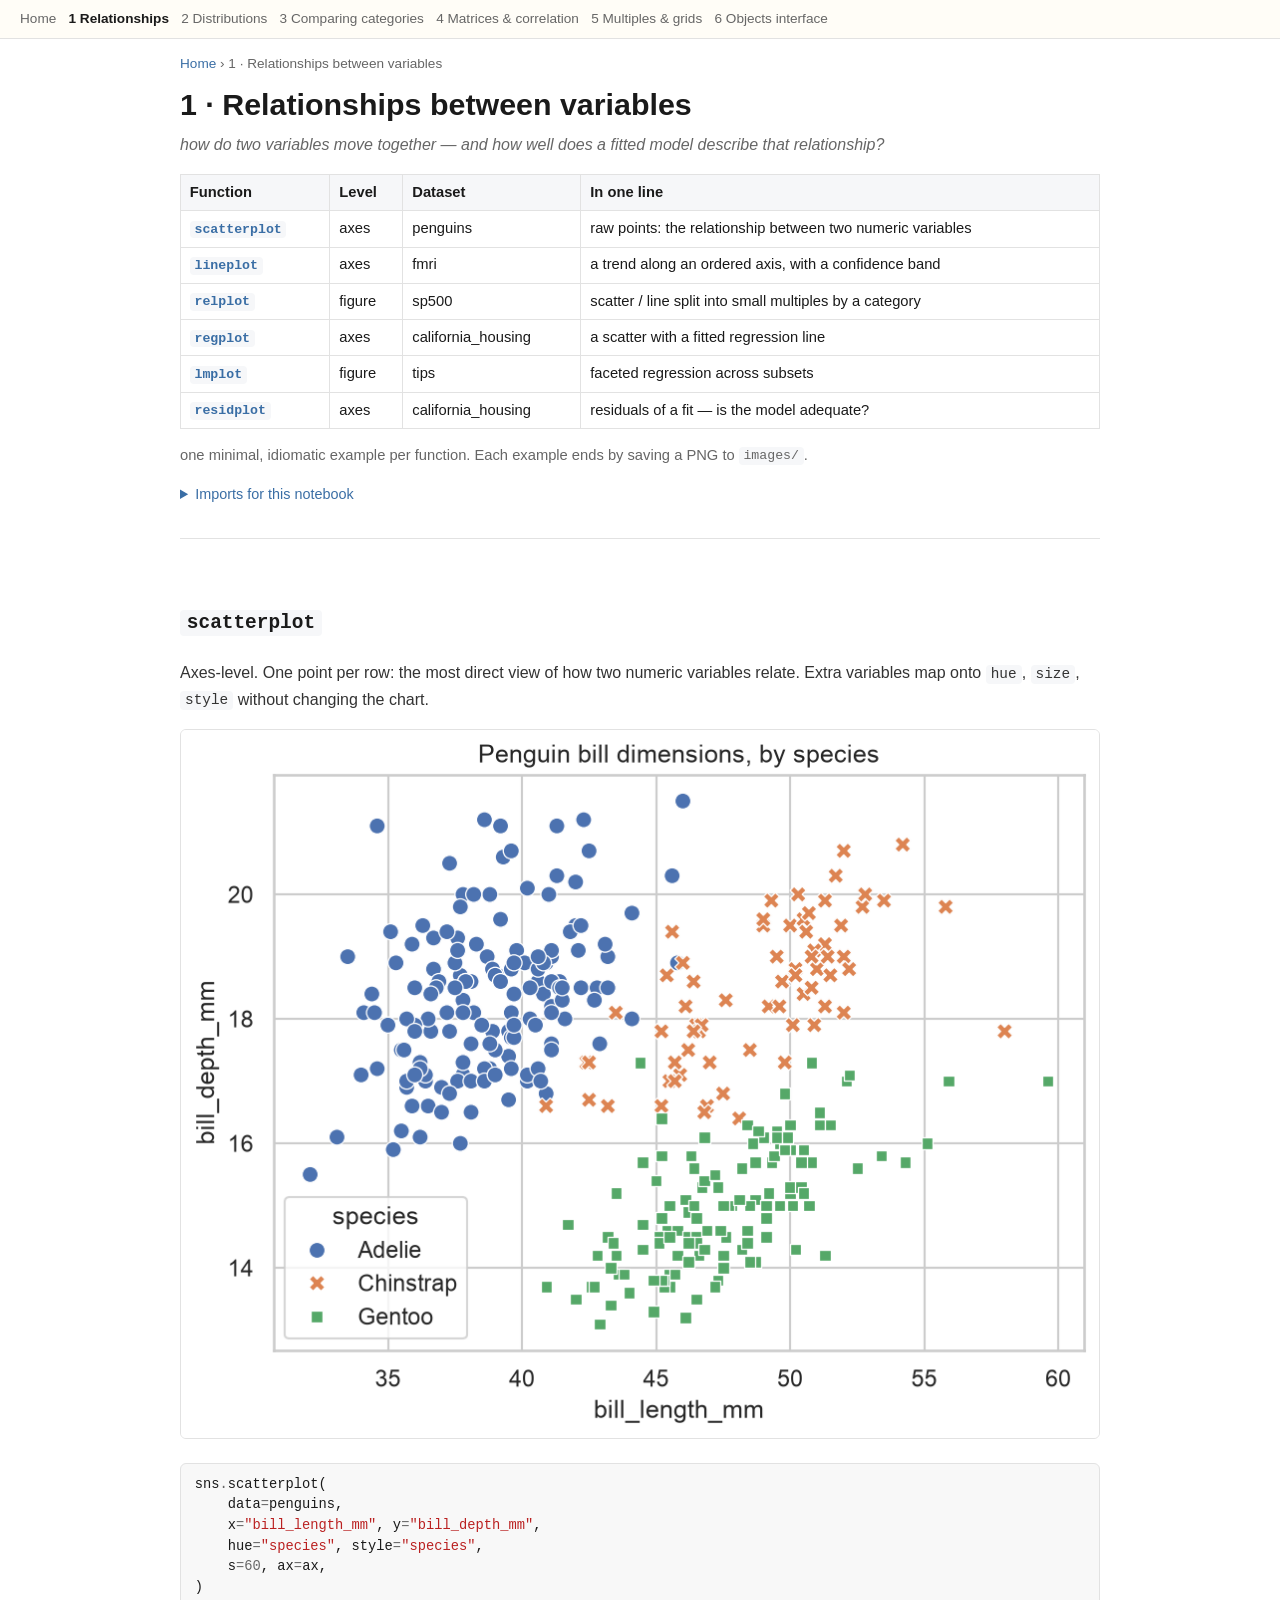
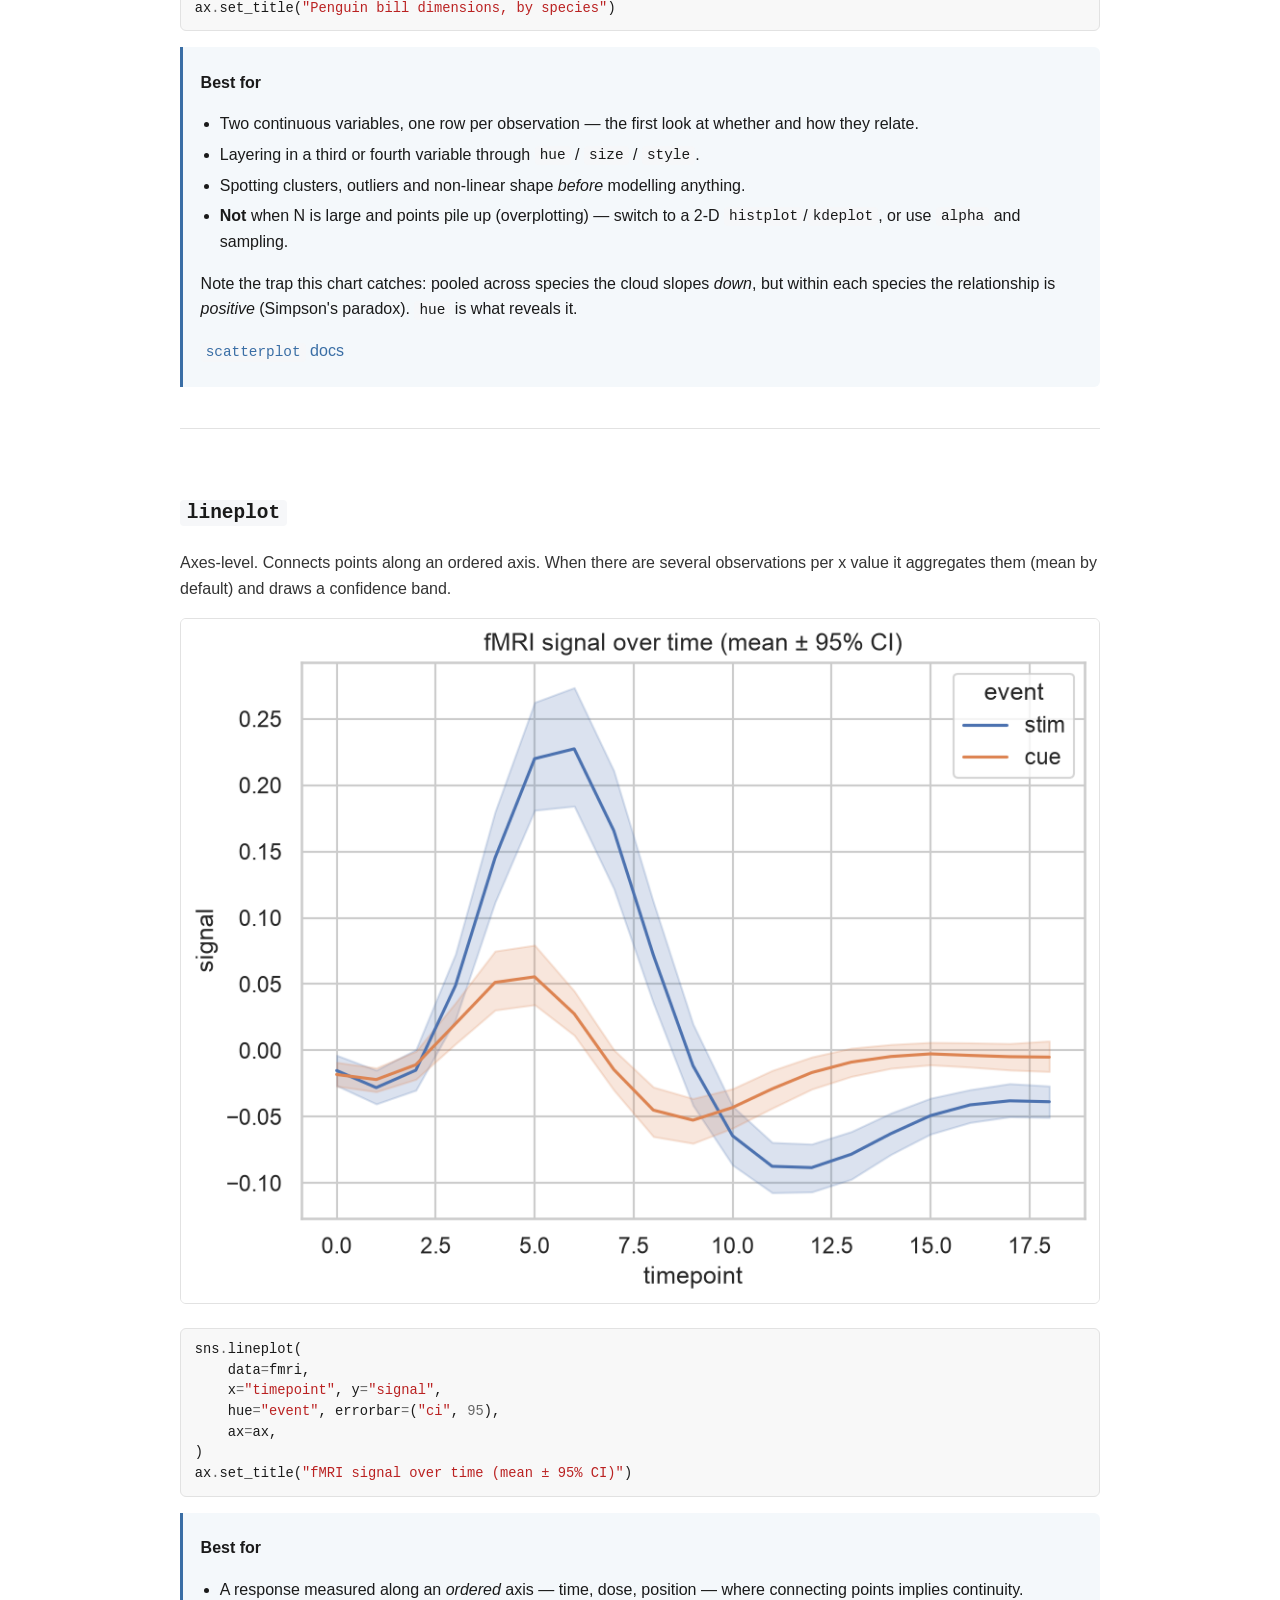
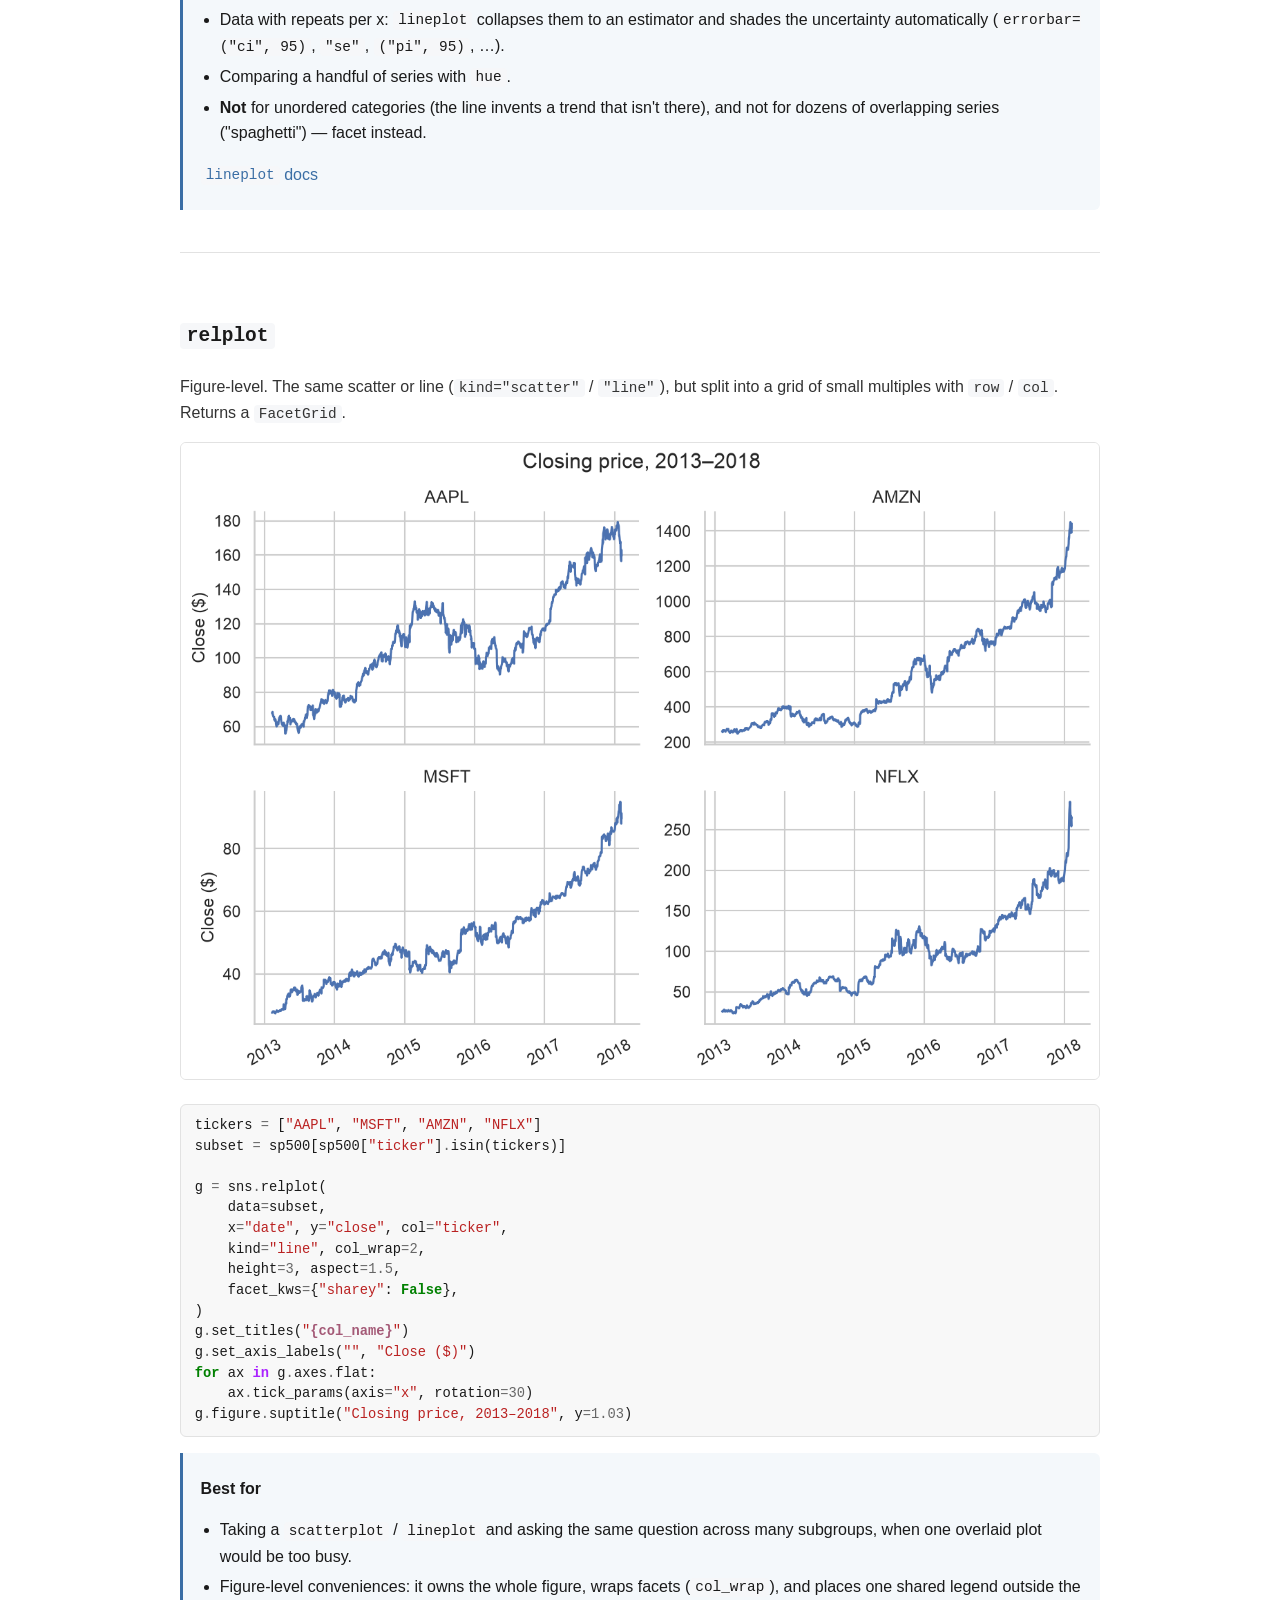
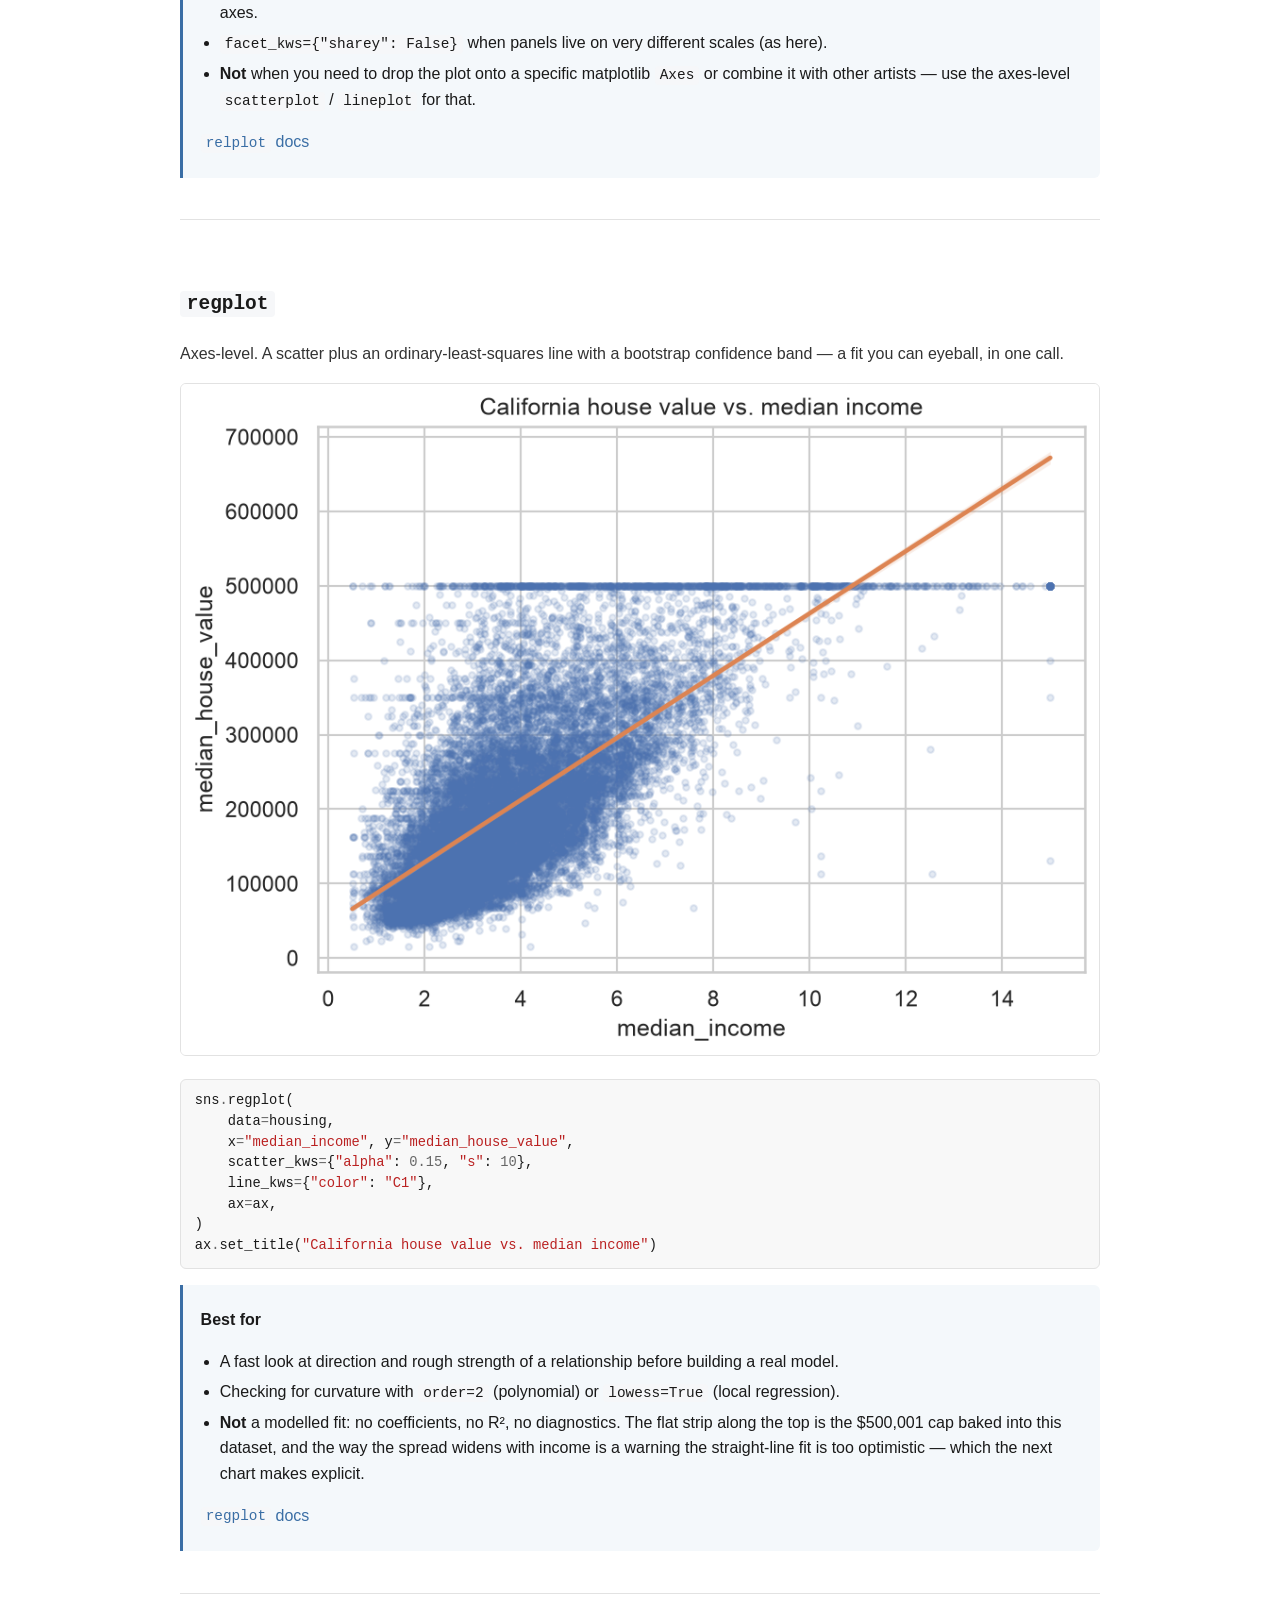
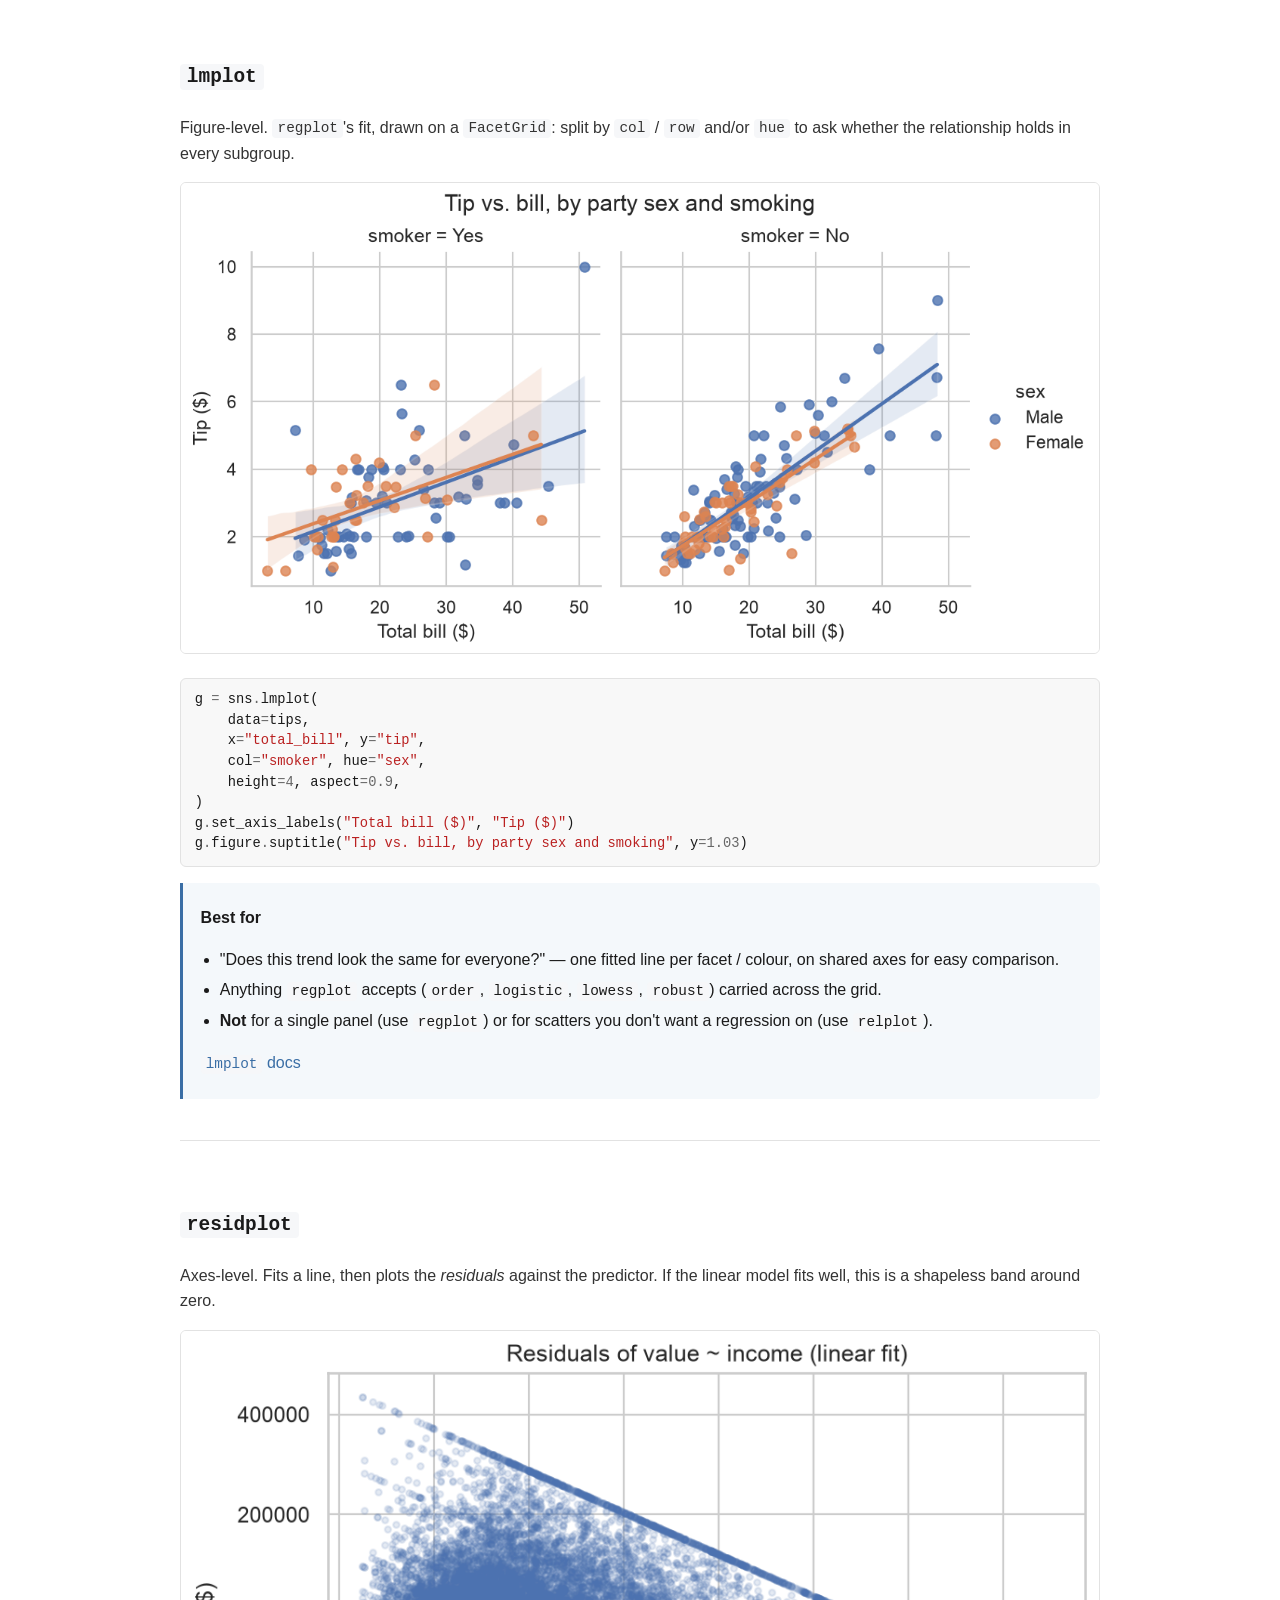
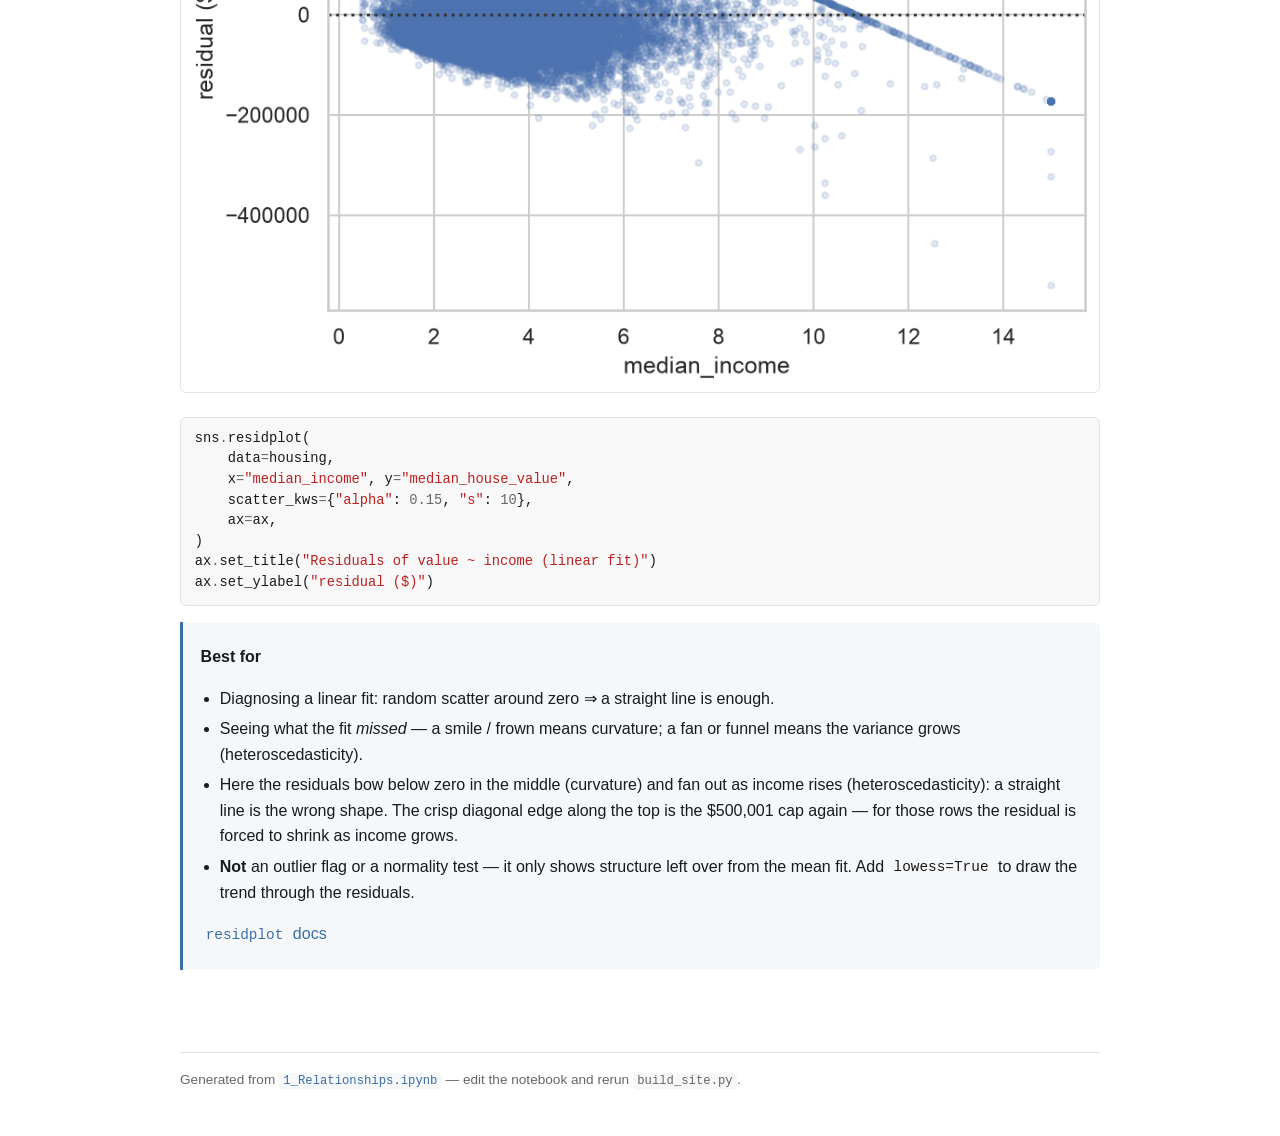
==== docs/1-relationships.html @ 1d911867 "Consolidated site: generate docs/ from the notebooks build_site.py parses the six notebooks (nbforma" ====
<!doctype html>
<html lang="en">
<head>
<meta charset="utf-8">
<meta name="viewport" content="width=device-width, initial-scale=1">
<title>1 · Relationships between variables — The Seaborn Portfolio</title>
<link rel="stylesheet" href="assets/style.css">
</head>
<body>

<nav class="topnav"><a href="index.html">Home</a><a href="1-relationships.html" class=here>1&nbsp;Relationships</a><a href="2-distributions.html">2&nbsp;Distributions</a><a href="3-comparing-categories.html">3&nbsp;Comparing categories</a><a href="4-matrices-and-correlation.html">4&nbsp;Matrices &amp; correlation</a><a href="5-multiples-and-grids.html">5&nbsp;Multiples &amp; grids</a><a href="6-objects-interface.html">6&nbsp;Objects interface</a></nav>
<main class="grouppage">
<header>
  <p class="crumb"><a href="index.html">Home</a> &rsaquo; 1 &middot; Relationships between variables</p>
  <h1>1 &middot; Relationships between variables</h1>
  <p class="question">how do two variables move together — and how well does a fitted model describe that relationship?</p>
  <table><thead><tr><th>Function</th><th>Level</th><th>Dataset</th><th>In one line</th></tr></thead><tbody><tr><td><a href="#scatterplot"><code>scatterplot</code></a></td><td>axes</td><td>penguins</td><td>raw points: the relationship between two numeric variables</td></tr><tr><td><a href="#lineplot"><code>lineplot</code></a></td><td>axes</td><td>fmri</td><td>a trend along an ordered axis, with a confidence band</td></tr><tr><td><a href="#relplot"><code>relplot</code></a></td><td>figure</td><td>sp500</td><td>scatter / line split into small multiples by a category</td></tr><tr><td><a href="#regplot"><code>regplot</code></a></td><td>axes</td><td>california_housing</td><td>a scatter with a fitted regression line</td></tr><tr><td><a href="#lmplot"><code>lmplot</code></a></td><td>figure</td><td>tips</td><td>faceted regression across subsets</td></tr><tr><td><a href="#residplot"><code>residplot</code></a></td><td>axes</td><td>california_housing</td><td>residuals of a fit — is the model adequate?</td></tr></tbody></table>
  <div class="method"><p>one minimal, idiomatic example per function. Each example ends by saving a PNG to <code>images/</code>.</p>
</div>
  <details class="imports"><summary>Imports for this notebook</summary>
  <div class="code"><div class="highlight"><pre><span></span><span class="kn">import</span><span class="w"> </span><span class="nn">matplotlib.pyplot</span><span class="w"> </span><span class="k">as</span><span class="w"> </span><span class="nn">plt</span>
<span class="kn">import</span><span class="w"> </span><span class="nn">pandas</span><span class="w"> </span><span class="k">as</span><span class="w"> </span><span class="nn">pd</span>
<span class="kn">import</span><span class="w"> </span><span class="nn">seaborn</span><span class="w"> </span><span class="k">as</span><span class="w"> </span><span class="nn">sns</span>

<span class="kn">from</span><span class="w"> </span><span class="nn">load_data</span><span class="w"> </span><span class="kn">import</span> <span class="n">load_data</span>

<span class="c1"># House style for the whole notebook. Kept deliberately light: this project is</span>
<span class="c1"># about *which* chart to use, not fine visual polish.</span>
<span class="n">sns</span><span class="o">.</span><span class="n">set_theme</span><span class="p">(</span><span class="n">style</span><span class="o">=</span><span class="s2">"whitegrid"</span><span class="p">)</span>

<span class="c1"># Datasets used below. Built-ins come from seaborn; the two larger ones come</span>
<span class="c1"># from Kaggle via load_data() (downloaded once, then read from data/).</span>
<span class="n">penguins</span> <span class="o">=</span> <span class="n">sns</span><span class="o">.</span><span class="n">load_dataset</span><span class="p">(</span><span class="s2">"penguins"</span><span class="p">)</span>
<span class="n">fmri</span> <span class="o">=</span> <span class="n">sns</span><span class="o">.</span><span class="n">load_dataset</span><span class="p">(</span><span class="s2">"fmri"</span><span class="p">)</span>
<span class="n">tips</span> <span class="o">=</span> <span class="n">sns</span><span class="o">.</span><span class="n">load_dataset</span><span class="p">(</span><span class="s2">"tips"</span><span class="p">)</span>
<span class="n">housing</span> <span class="o">=</span> <span class="n">load_data</span><span class="p">(</span><span class="s2">"california_housing"</span><span class="p">)</span>
<span class="n">sp500</span> <span class="o">=</span> <span class="n">load_data</span><span class="p">(</span><span class="s2">"sp500"</span><span class="p">)</span>
</pre></div>
</div></details>
</header>
<section class="chart" id="scatterplot"><h2><a href="#scatterplot"><code>scatterplot</code></p>
</a></h2><div class="desc"><p>Axes-level. One point per row: the most direct view of how two numeric variables
relate. Extra variables map onto <code>hue</code>, <code>size</code>, <code>style</code> without changing the chart.</p>
</div><figure><img loading="lazy" src="assets/full/1_scatterplot.png" alt="scatterplot"></figure><div class="code"><div class="highlight"><pre><span></span><span class="n">sns</span><span class="o">.</span><span class="n">scatterplot</span><span class="p">(</span>
    <span class="n">data</span><span class="o">=</span><span class="n">penguins</span><span class="p">,</span>
    <span class="n">x</span><span class="o">=</span><span class="s2">"bill_length_mm"</span><span class="p">,</span> <span class="n">y</span><span class="o">=</span><span class="s2">"bill_depth_mm"</span><span class="p">,</span>
    <span class="n">hue</span><span class="o">=</span><span class="s2">"species"</span><span class="p">,</span> <span class="n">style</span><span class="o">=</span><span class="s2">"species"</span><span class="p">,</span>
    <span class="n">s</span><span class="o">=</span><span class="mi">60</span><span class="p">,</span> <span class="n">ax</span><span class="o">=</span><span class="n">ax</span><span class="p">,</span>
<span class="p">)</span>
<span class="n">ax</span><span class="o">.</span><span class="n">set_title</span><span class="p">(</span><span class="s2">"Penguin bill dimensions, by species"</span><span class="p">)</span>
</pre></div>
</div><div class="bestfor"><p><strong>Best for</strong></p>
<ul>
<li>Two continuous variables, one row per observation — the first look at whether and how they relate.</li>
<li>Layering in a third or fourth variable through <code>hue</code> / <code>size</code> / <code>style</code>.</li>
<li>Spotting clusters, outliers and non-linear shape <em>before</em> modelling anything.</li>
<li><strong>Not</strong> when N is large and points pile up (overplotting) — switch to a 2-D <code>histplot</code>/<code>kdeplot</code>, or use <code>alpha</code> and sampling.</li>
</ul>
<p>Note the trap this chart catches: pooled across species the cloud slopes <em>down</em>, but
within each species the relationship is <em>positive</em> (Simpson's paradox). <code>hue</code> is what
reveals it.</p>
<p><a href="https://seaborn.pydata.org/generated/seaborn.scatterplot.html"><code>scatterplot</code> docs</a></p>
</div></section><section class="chart" id="lineplot"><h2><a href="#lineplot"><code>lineplot</code></p>
</a></h2><div class="desc"><p>Axes-level. Connects points along an ordered axis. When there are several
observations per x value it aggregates them (mean by default) and draws a
confidence band.</p>
</div><figure><img loading="lazy" src="assets/full/1_lineplot.png" alt="lineplot"></figure><div class="code"><div class="highlight"><pre><span></span><span class="n">sns</span><span class="o">.</span><span class="n">lineplot</span><span class="p">(</span>
    <span class="n">data</span><span class="o">=</span><span class="n">fmri</span><span class="p">,</span>
    <span class="n">x</span><span class="o">=</span><span class="s2">"timepoint"</span><span class="p">,</span> <span class="n">y</span><span class="o">=</span><span class="s2">"signal"</span><span class="p">,</span>
    <span class="n">hue</span><span class="o">=</span><span class="s2">"event"</span><span class="p">,</span> <span class="n">errorbar</span><span class="o">=</span><span class="p">(</span><span class="s2">"ci"</span><span class="p">,</span> <span class="mi">95</span><span class="p">),</span>
    <span class="n">ax</span><span class="o">=</span><span class="n">ax</span><span class="p">,</span>
<span class="p">)</span>
<span class="n">ax</span><span class="o">.</span><span class="n">set_title</span><span class="p">(</span><span class="s2">"fMRI signal over time (mean ± 95% CI)"</span><span class="p">)</span>
</pre></div>
</div><div class="bestfor"><p><strong>Best for</strong></p>
<ul>
<li>A response measured along an <em>ordered</em> axis — time, dose, position — where connecting points implies continuity.</li>
<li>Data with repeats per x: <code>lineplot</code> collapses them to an estimator and shades the uncertainty automatically (<code>errorbar=(&quot;ci&quot;, 95)</code>, <code>&quot;se&quot;</code>, <code>(&quot;pi&quot;, 95)</code>, …).</li>
<li>Comparing a handful of series with <code>hue</code>.</li>
<li><strong>Not</strong> for unordered categories (the line invents a trend that isn't there), and not for dozens of overlapping series (&quot;spaghetti&quot;) — facet instead.</li>
</ul>
<p><a href="https://seaborn.pydata.org/generated/seaborn.lineplot.html"><code>lineplot</code> docs</a></p>
</div></section><section class="chart" id="relplot"><h2><a href="#relplot"><code>relplot</code></p>
</a></h2><div class="desc"><p>Figure-level. The same scatter or line (<code>kind=&quot;scatter&quot;</code> / <code>&quot;line&quot;</code>), but split
into a grid of small multiples with <code>row</code> / <code>col</code>. Returns a <code>FacetGrid</code>.</p>
</div><figure><img loading="lazy" src="assets/full/1_relplot.png" alt="relplot"></figure><div class="code"><div class="highlight"><pre><span></span><span class="n">tickers</span> <span class="o">=</span> <span class="p">[</span><span class="s2">"AAPL"</span><span class="p">,</span> <span class="s2">"MSFT"</span><span class="p">,</span> <span class="s2">"AMZN"</span><span class="p">,</span> <span class="s2">"NFLX"</span><span class="p">]</span>
<span class="n">subset</span> <span class="o">=</span> <span class="n">sp500</span><span class="p">[</span><span class="n">sp500</span><span class="p">[</span><span class="s2">"ticker"</span><span class="p">]</span><span class="o">.</span><span class="n">isin</span><span class="p">(</span><span class="n">tickers</span><span class="p">)]</span>

<span class="n">g</span> <span class="o">=</span> <span class="n">sns</span><span class="o">.</span><span class="n">relplot</span><span class="p">(</span>
    <span class="n">data</span><span class="o">=</span><span class="n">subset</span><span class="p">,</span>
    <span class="n">x</span><span class="o">=</span><span class="s2">"date"</span><span class="p">,</span> <span class="n">y</span><span class="o">=</span><span class="s2">"close"</span><span class="p">,</span> <span class="n">col</span><span class="o">=</span><span class="s2">"ticker"</span><span class="p">,</span>
    <span class="n">kind</span><span class="o">=</span><span class="s2">"line"</span><span class="p">,</span> <span class="n">col_wrap</span><span class="o">=</span><span class="mi">2</span><span class="p">,</span>
    <span class="n">height</span><span class="o">=</span><span class="mi">3</span><span class="p">,</span> <span class="n">aspect</span><span class="o">=</span><span class="mf">1.5</span><span class="p">,</span>
    <span class="n">facet_kws</span><span class="o">=</span><span class="p">{</span><span class="s2">"sharey"</span><span class="p">:</span> <span class="kc">False</span><span class="p">},</span>
<span class="p">)</span>
<span class="n">g</span><span class="o">.</span><span class="n">set_titles</span><span class="p">(</span><span class="s2">"</span><span class="si">{col_name}</span><span class="s2">"</span><span class="p">)</span>
<span class="n">g</span><span class="o">.</span><span class="n">set_axis_labels</span><span class="p">(</span><span class="s2">""</span><span class="p">,</span> <span class="s2">"Close ($)"</span><span class="p">)</span>
<span class="k">for</span> <span class="n">ax</span> <span class="ow">in</span> <span class="n">g</span><span class="o">.</span><span class="n">axes</span><span class="o">.</span><span class="n">flat</span><span class="p">:</span>
    <span class="n">ax</span><span class="o">.</span><span class="n">tick_params</span><span class="p">(</span><span class="n">axis</span><span class="o">=</span><span class="s2">"x"</span><span class="p">,</span> <span class="n">rotation</span><span class="o">=</span><span class="mi">30</span><span class="p">)</span>
<span class="n">g</span><span class="o">.</span><span class="n">figure</span><span class="o">.</span><span class="n">suptitle</span><span class="p">(</span><span class="s2">"Closing price, 2013–2018"</span><span class="p">,</span> <span class="n">y</span><span class="o">=</span><span class="mf">1.03</span><span class="p">)</span>
</pre></div>
</div><div class="bestfor"><p><strong>Best for</strong></p>
<ul>
<li>Taking a <code>scatterplot</code> / <code>lineplot</code> and asking the same question across many subgroups, when one overlaid plot would be too busy.</li>
<li>Figure-level conveniences: it owns the whole figure, wraps facets (<code>col_wrap</code>), and places one shared legend outside the axes.</li>
<li><code>facet_kws={&quot;sharey&quot;: False}</code> when panels live on very different scales (as here).</li>
<li><strong>Not</strong> when you need to drop the plot onto a specific matplotlib <code>Axes</code> or combine it with other artists — use the axes-level <code>scatterplot</code> / <code>lineplot</code> for that.</li>
</ul>
<p><a href="https://seaborn.pydata.org/generated/seaborn.relplot.html"><code>relplot</code> docs</a></p>
</div></section><section class="chart" id="regplot"><h2><a href="#regplot"><code>regplot</code></p>
</a></h2><div class="desc"><p>Axes-level. A scatter plus an ordinary-least-squares line with a bootstrap
confidence band — a fit you can eyeball, in one call.</p>
</div><figure><img loading="lazy" src="assets/full/1_regplot.png" alt="regplot"></figure><div class="code"><div class="highlight"><pre><span></span><span class="n">sns</span><span class="o">.</span><span class="n">regplot</span><span class="p">(</span>
    <span class="n">data</span><span class="o">=</span><span class="n">housing</span><span class="p">,</span>
    <span class="n">x</span><span class="o">=</span><span class="s2">"median_income"</span><span class="p">,</span> <span class="n">y</span><span class="o">=</span><span class="s2">"median_house_value"</span><span class="p">,</span>
    <span class="n">scatter_kws</span><span class="o">=</span><span class="p">{</span><span class="s2">"alpha"</span><span class="p">:</span> <span class="mf">0.15</span><span class="p">,</span> <span class="s2">"s"</span><span class="p">:</span> <span class="mi">10</span><span class="p">},</span>
    <span class="n">line_kws</span><span class="o">=</span><span class="p">{</span><span class="s2">"color"</span><span class="p">:</span> <span class="s2">"C1"</span><span class="p">},</span>
    <span class="n">ax</span><span class="o">=</span><span class="n">ax</span><span class="p">,</span>
<span class="p">)</span>
<span class="n">ax</span><span class="o">.</span><span class="n">set_title</span><span class="p">(</span><span class="s2">"California house value vs. median income"</span><span class="p">)</span>
</pre></div>
</div><div class="bestfor"><p><strong>Best for</strong></p>
<ul>
<li>A fast look at direction and rough strength of a relationship before building a real model.</li>
<li>Checking for curvature with <code>order=2</code> (polynomial) or <code>lowess=True</code> (local regression).</li>
<li><strong>Not</strong> a modelled fit: no coefficients, no R², no diagnostics. The flat strip along the top is the $500,001 cap baked into this dataset, and the way the spread widens with income is a warning the straight-line fit is too optimistic — which the next chart makes explicit.</li>
</ul>
<p><a href="https://seaborn.pydata.org/generated/seaborn.regplot.html"><code>regplot</code> docs</a></p>
</div></section><section class="chart" id="lmplot"><h2><a href="#lmplot"><code>lmplot</code></p>
</a></h2><div class="desc"><p>Figure-level. <code>regplot</code>'s fit, drawn on a <code>FacetGrid</code>: split by <code>col</code> / <code>row</code>
and/or <code>hue</code> to ask whether the relationship holds in every subgroup.</p>
</div><figure><img loading="lazy" src="assets/full/1_lmplot.png" alt="lmplot"></figure><div class="code"><div class="highlight"><pre><span></span><span class="n">g</span> <span class="o">=</span> <span class="n">sns</span><span class="o">.</span><span class="n">lmplot</span><span class="p">(</span>
    <span class="n">data</span><span class="o">=</span><span class="n">tips</span><span class="p">,</span>
    <span class="n">x</span><span class="o">=</span><span class="s2">"total_bill"</span><span class="p">,</span> <span class="n">y</span><span class="o">=</span><span class="s2">"tip"</span><span class="p">,</span>
    <span class="n">col</span><span class="o">=</span><span class="s2">"smoker"</span><span class="p">,</span> <span class="n">hue</span><span class="o">=</span><span class="s2">"sex"</span><span class="p">,</span>
    <span class="n">height</span><span class="o">=</span><span class="mi">4</span><span class="p">,</span> <span class="n">aspect</span><span class="o">=</span><span class="mf">0.9</span><span class="p">,</span>
<span class="p">)</span>
<span class="n">g</span><span class="o">.</span><span class="n">set_axis_labels</span><span class="p">(</span><span class="s2">"Total bill ($)"</span><span class="p">,</span> <span class="s2">"Tip ($)"</span><span class="p">)</span>
<span class="n">g</span><span class="o">.</span><span class="n">figure</span><span class="o">.</span><span class="n">suptitle</span><span class="p">(</span><span class="s2">"Tip vs. bill, by party sex and smoking"</span><span class="p">,</span> <span class="n">y</span><span class="o">=</span><span class="mf">1.03</span><span class="p">)</span>
</pre></div>
</div><div class="bestfor"><p><strong>Best for</strong></p>
<ul>
<li>&quot;Does this trend look the same for everyone?&quot; — one fitted line per facet / colour, on shared axes for easy comparison.</li>
<li>Anything <code>regplot</code> accepts (<code>order</code>, <code>logistic</code>, <code>lowess</code>, <code>robust</code>) carried across the grid.</li>
<li><strong>Not</strong> for a single panel (use <code>regplot</code>) or for scatters you don't want a regression on (use <code>relplot</code>).</li>
</ul>
<p><a href="https://seaborn.pydata.org/generated/seaborn.lmplot.html"><code>lmplot</code> docs</a></p>
</div></section><section class="chart" id="residplot"><h2><a href="#residplot"><code>residplot</code></p>
</a></h2><div class="desc"><p>Axes-level. Fits a line, then plots the <em>residuals</em> against the predictor. If the
linear model fits well, this is a shapeless band around zero.</p>
</div><figure><img loading="lazy" src="assets/full/1_residplot.png" alt="residplot"></figure><div class="code"><div class="highlight"><pre><span></span><span class="n">sns</span><span class="o">.</span><span class="n">residplot</span><span class="p">(</span>
    <span class="n">data</span><span class="o">=</span><span class="n">housing</span><span class="p">,</span>
    <span class="n">x</span><span class="o">=</span><span class="s2">"median_income"</span><span class="p">,</span> <span class="n">y</span><span class="o">=</span><span class="s2">"median_house_value"</span><span class="p">,</span>
    <span class="n">scatter_kws</span><span class="o">=</span><span class="p">{</span><span class="s2">"alpha"</span><span class="p">:</span> <span class="mf">0.15</span><span class="p">,</span> <span class="s2">"s"</span><span class="p">:</span> <span class="mi">10</span><span class="p">},</span>
    <span class="n">ax</span><span class="o">=</span><span class="n">ax</span><span class="p">,</span>
<span class="p">)</span>
<span class="n">ax</span><span class="o">.</span><span class="n">set_title</span><span class="p">(</span><span class="s2">"Residuals of value ~ income (linear fit)"</span><span class="p">)</span>
<span class="n">ax</span><span class="o">.</span><span class="n">set_ylabel</span><span class="p">(</span><span class="s2">"residual ($)"</span><span class="p">)</span>
</pre></div>
</div><div class="bestfor"><p><strong>Best for</strong></p>
<ul>
<li>Diagnosing a linear fit: random scatter around zero ⇒ a straight line is enough.</li>
<li>Seeing what the fit <em>missed</em> — a smile / frown means curvature; a fan or funnel means the variance grows (heteroscedasticity).</li>
<li>Here the residuals bow below zero in the middle (curvature) and fan out as income rises (heteroscedasticity): a straight line is the wrong shape. The crisp diagonal edge along the top is the $500,001 cap again — for those rows the residual is forced to shrink as income grows.</li>
<li><strong>Not</strong> an outlier flag or a normality test — it only shows structure left over from the mean fit. Add <code>lowess=True</code> to draw the trend through the residuals.</li>
</ul>
<p><a href="https://seaborn.pydata.org/generated/seaborn.residplot.html"><code>residplot</code> docs</a></p>
</div></section>

<footer>Generated from <a href="https://github.com/omri-sabag83/The-Seaborn-Portfolio/blob/main/1_Relationships.ipynb"><code>1_Relationships.ipynb</code></a> &mdash;
edit the notebook and rerun <code>build_site.py</code>.</footer>
</main>

</body>
</html>
---- docs/assets/style.css ----
:root{--fg:#1a1a1a;--muted:#666;--line:#e2e2e2;--bg:#fff;--accent:#3a6ea5;--soft:#f6f7f9}
*{box-sizing:border-box}
body{margin:0;color:var(--fg);background:var(--bg);
  font:16px/1.6 -apple-system,BlinkMacSystemFont,"Segoe UI",Roboto,Helvetica,Arial,sans-serif}
a{color:var(--accent);text-decoration:none}
a:hover{text-decoration:underline}
main{max-width:960px;margin:0 auto;padding:0 20px 60px}
img{max-width:100%;height:auto}
h1{font-size:1.9rem;margin:.2em 0 .1em}
h2{font-size:1.35rem;margin:1.8em 0 .4em}
h3{font-size:1.05rem}
code{background:var(--soft);padding:.1em .35em;border-radius:4px;font-size:.9em}
pre{margin:0}
table{border-collapse:collapse;width:100%;margin:1em 0;font-size:.92rem}
th,td{border:1px solid var(--line);padding:.4em .6em;text-align:left;vertical-align:top}
th{background:var(--soft)}

.topnav{position:sticky;top:0;z-index:10;display:flex;flex-wrap:wrap;gap:.2em .9em;
  background:#fffdf7;border-bottom:1px solid var(--line);padding:.6em 20px;font-size:.85rem}
.topnav a{color:var(--muted)}
.topnav a.here{color:var(--fg);font-weight:600}

.hero{max-width:960px;margin:0 auto;padding:2.4em 20px 1em}
.hero h1{font-size:2.3rem;margin:0}
.tagline{color:var(--muted);font-size:1.1rem;margin:.3em 0 0}
.intro{border-bottom:1px solid var(--line);padding-bottom:1em;margin-bottom:1.5em}
.intro h2{font-size:1.2rem}

.group{margin:2.2em 0}
.group h2{margin-bottom:.1em}
.question{color:var(--muted);font-style:italic;margin:.2em 0 1em}
.grid{display:grid;grid-template-columns:repeat(auto-fill,minmax(210px,1fr));gap:16px}
.card{display:flex;flex-direction:column;border:1px solid var(--line);border-radius:8px;
  overflow:hidden;background:var(--bg);transition:box-shadow .12s,border-color .12s}
.card:hover{border-color:var(--accent);box-shadow:0 2px 12px rgba(0,0,0,.09);text-decoration:none}
.card img{width:100%;aspect-ratio:4/3;object-fit:cover;background:var(--soft);border-bottom:1px solid var(--line)}
.card-name{font-weight:600;padding:.5em .7em 0}
.card-one{color:var(--muted);font-size:.82rem;padding:.2em .7em .7em}

.grouppage header{border-bottom:1px solid var(--line);padding-bottom:1em}
.crumb{color:var(--muted);font-size:.85rem;margin:1em 0 0}
.method{color:var(--muted);font-size:.92rem}
.imports{margin:1em 0}
.imports summary{cursor:pointer;color:var(--accent);font-size:.9rem}
.grouppage table td a{font-weight:600}

.chart{border-bottom:1px solid var(--line);padding:1.6em 0}
.chart:last-of-type{border-bottom:none}
.chart h2 a{color:var(--fg)}
.desc{color:#333}
figure{margin:1em 0;text-align:center}
figure img{border:1px solid var(--line);border-radius:6px}
.code{background:var(--soft);border:1px solid var(--line);border-radius:6px;
  padding:.8em 1em;overflow-x:auto;margin:1em 0;font-size:.86rem}
.code pre{font:.86rem/1.5 ui-monospace,SFMono-Regular,Menlo,Consolas,monospace}
.bestfor{background:#f4f8fb;border-left:3px solid var(--accent);border-radius:0 6px 6px 0;
  padding:.4em 1.1em;margin:1em 0}
.bestfor ul{margin:.5em 0;padding-left:1.2em}
.bestfor li{margin:.3em 0}
.trailing{background:var(--soft);border-radius:8px;padding:.5em 1.4em;margin-top:2em}

footer{margin-top:3em;padding-top:1.2em;border-top:1px solid var(--line);
  color:var(--muted);font-size:.85rem}
@media (max-width:520px){.hero h1{font-size:1.8rem}}

pre { line-height: 125%; }
td.linenos .normal { color: inherit; background-color: transparent; padding-left: 5px; padding-right: 5px; }
span.linenos { color: inherit; background-color: transparent; padding-left: 5px; padding-right: 5px; }
td.linenos .special { color: #000000; background-color: #ffffc0; padding-left: 5px; padding-right: 5px; }
span.linenos.special { color: #000000; background-color: #ffffc0; padding-left: 5px; padding-right: 5px; }
.code .hll { background-color: #ffffcc }
.code { background: #f8f8f8; }
.code .c { color: #3D7B7B; font-style: italic } /* Comment */
.code .err { border: 1px solid #F00 } /* Error */
.code .k { color: #008000; font-weight: bold } /* Keyword */
.code .o { color: #666 } /* Operator */
.code .ch { color: #3D7B7B; font-style: italic } /* Comment.Hashbang */
.code .cm { color: #3D7B7B; font-style: italic } /* Comment.Multiline */
.code .cp { color: #9C6500 } /* Comment.Preproc */
.code .cpf { color: #3D7B7B; font-style: italic } /* Comment.PreprocFile */
.code .c1 { color: #3D7B7B; font-style: italic } /* Comment.Single */
.code .cs { color: #3D7B7B; font-style: italic } /* Comment.Special */
.code .gd { color: #A00000 } /* Generic.Deleted */
.code .ge { font-style: italic } /* Generic.Emph */
.code .ges { font-weight: bold; font-style: italic } /* Generic.EmphStrong */
.code .gr { color: #E40000 } /* Generic.Error */
.code .gh { color: #000080; font-weight: bold } /* Generic.Heading */
.code .gi { color: #008400 } /* Generic.Inserted */
.code .go { color: #717171 } /* Generic.Output */
.code .gp { color: #000080; font-weight: bold } /* Generic.Prompt */
.code .gs { font-weight: bold } /* Generic.Strong */
.code .gu { color: #800080; font-weight: bold } /* Generic.Subheading */
.code .gt { color: #04D } /* Generic.Traceback */
.code .kc { color: #008000; font-weight: bold } /* Keyword.Constant */
.code .kd { color: #008000; font-weight: bold } /* Keyword.Declaration */
.code .kn { color: #008000; font-weight: bold } /* Keyword.Namespace */
.code .kp { color: #008000 } /* Keyword.Pseudo */
.code .kr { color: #008000; font-weight: bold } /* Keyword.Reserved */
.code .kt { color: #B00040 } /* Keyword.Type */
.code .m { color: #666 } /* Literal.Number */
.code .s { color: #BA2121 } /* Literal.String */
.code .na { color: #687822 } /* Name.Attribute */
.code .nb { color: #008000 } /* Name.Builtin */
.code .nc { color: #00F; font-weight: bold } /* Name.Class */
.code .no { color: #800 } /* Name.Constant */
.code .nd { color: #A2F } /* Name.Decorator */
.code .ni { color: #717171; font-weight: bold } /* Name.Entity */
.code .ne { color: #CB3F38; font-weight: bold } /* Name.Exception */
.code .nf { color: #00F } /* Name.Function */
.code .nl { color: #767600 } /* Name.Label */
.code .nn { color: #00F; font-weight: bold } /* Name.Namespace */
.code .nt { color: #008000; font-weight: bold } /* Name.Tag */
.code .nv { color: #19177C } /* Name.Variable */
.code .ow { color: #A2F; font-weight: bold } /* Operator.Word */
.code .w { color: #BBB } /* Text.Whitespace */
.code .mb { color: #666 } /* Literal.Number.Bin */
.code .mf { color: #666 } /* Literal.Number.Float */
.code .mh { color: #666 } /* Literal.Number.Hex */
.code .mi { color: #666 } /* Literal.Number.Integer */
.code .mo { color: #666 } /* Literal.Number.Oct */
.code .sa { color: #BA2121 } /* Literal.String.Affix */
.code .sb { color: #BA2121 } /* Literal.String.Backtick */
.code .sc { color: #BA2121 } /* Literal.String.Char */
.code .dl { color: #BA2121 } /* Literal.String.Delimiter */
.code .sd { color: #BA2121; font-style: italic } /* Literal.String.Doc */
.code .s2 { color: #BA2121 } /* Literal.String.Double */
.code .se { color: #AA5D1F; font-weight: bold } /* Literal.String.Escape */
.code .sh { color: #BA2121 } /* Literal.String.Heredoc */
.code .si { color: #A45A77; font-weight: bold } /* Literal.String.Interpol */
.code .sx { color: #008000 } /* Literal.String.Other */
.code .sr { color: #A45A77 } /* Literal.String.Regex */
.code .s1 { color: #BA2121 } /* Literal.String.Single */
.code .ss { color: #19177C } /* Literal.String.Symbol */
.code .bp { color: #008000 } /* Name.Builtin.Pseudo */
.code .fm { color: #00F } /* Name.Function.Magic */
.code .vc { color: #19177C } /* Name.Variable.Class */
.code .vg { color: #19177C } /* Name.Variable.Global */
.code .vi { color: #19177C } /* Name.Variable.Instance */
.code .vm { color: #19177C } /* Name.Variable.Magic */
.code .il { color: #666 } /* Literal.Number.Integer.Long */
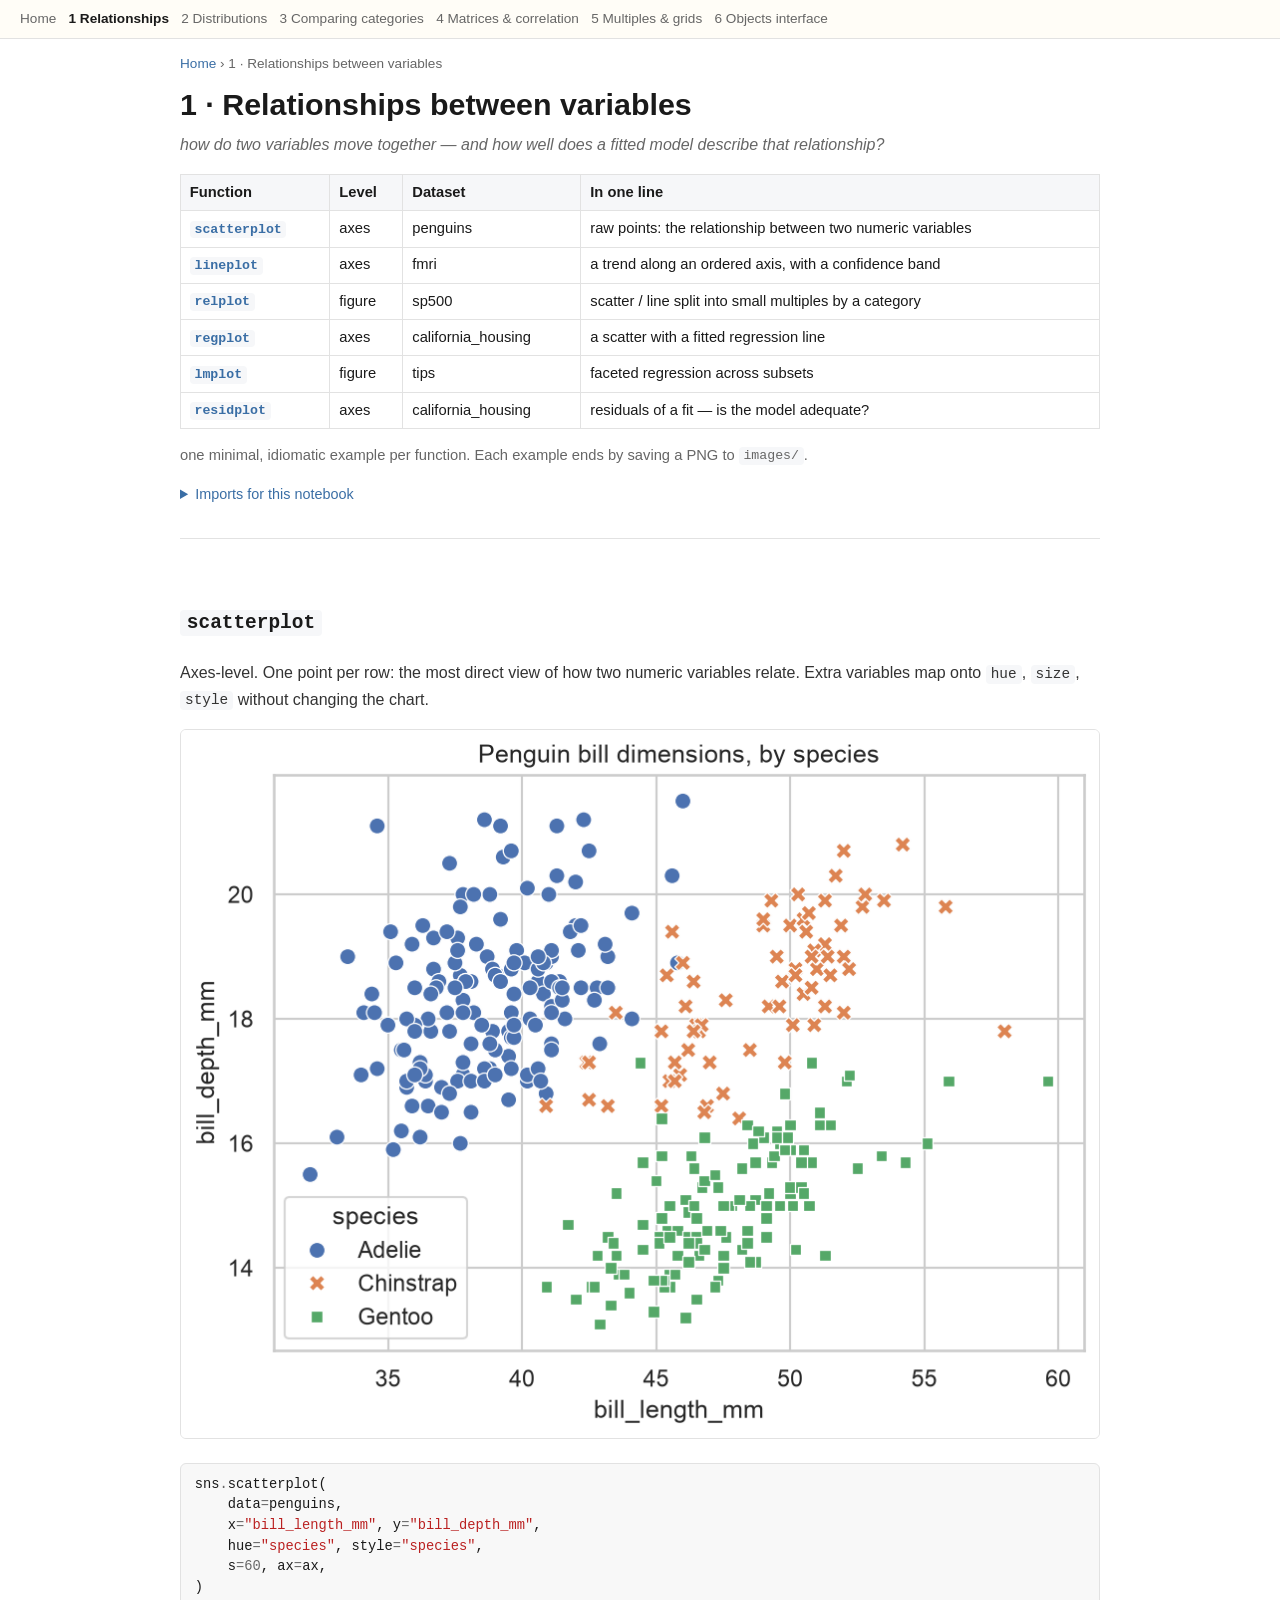
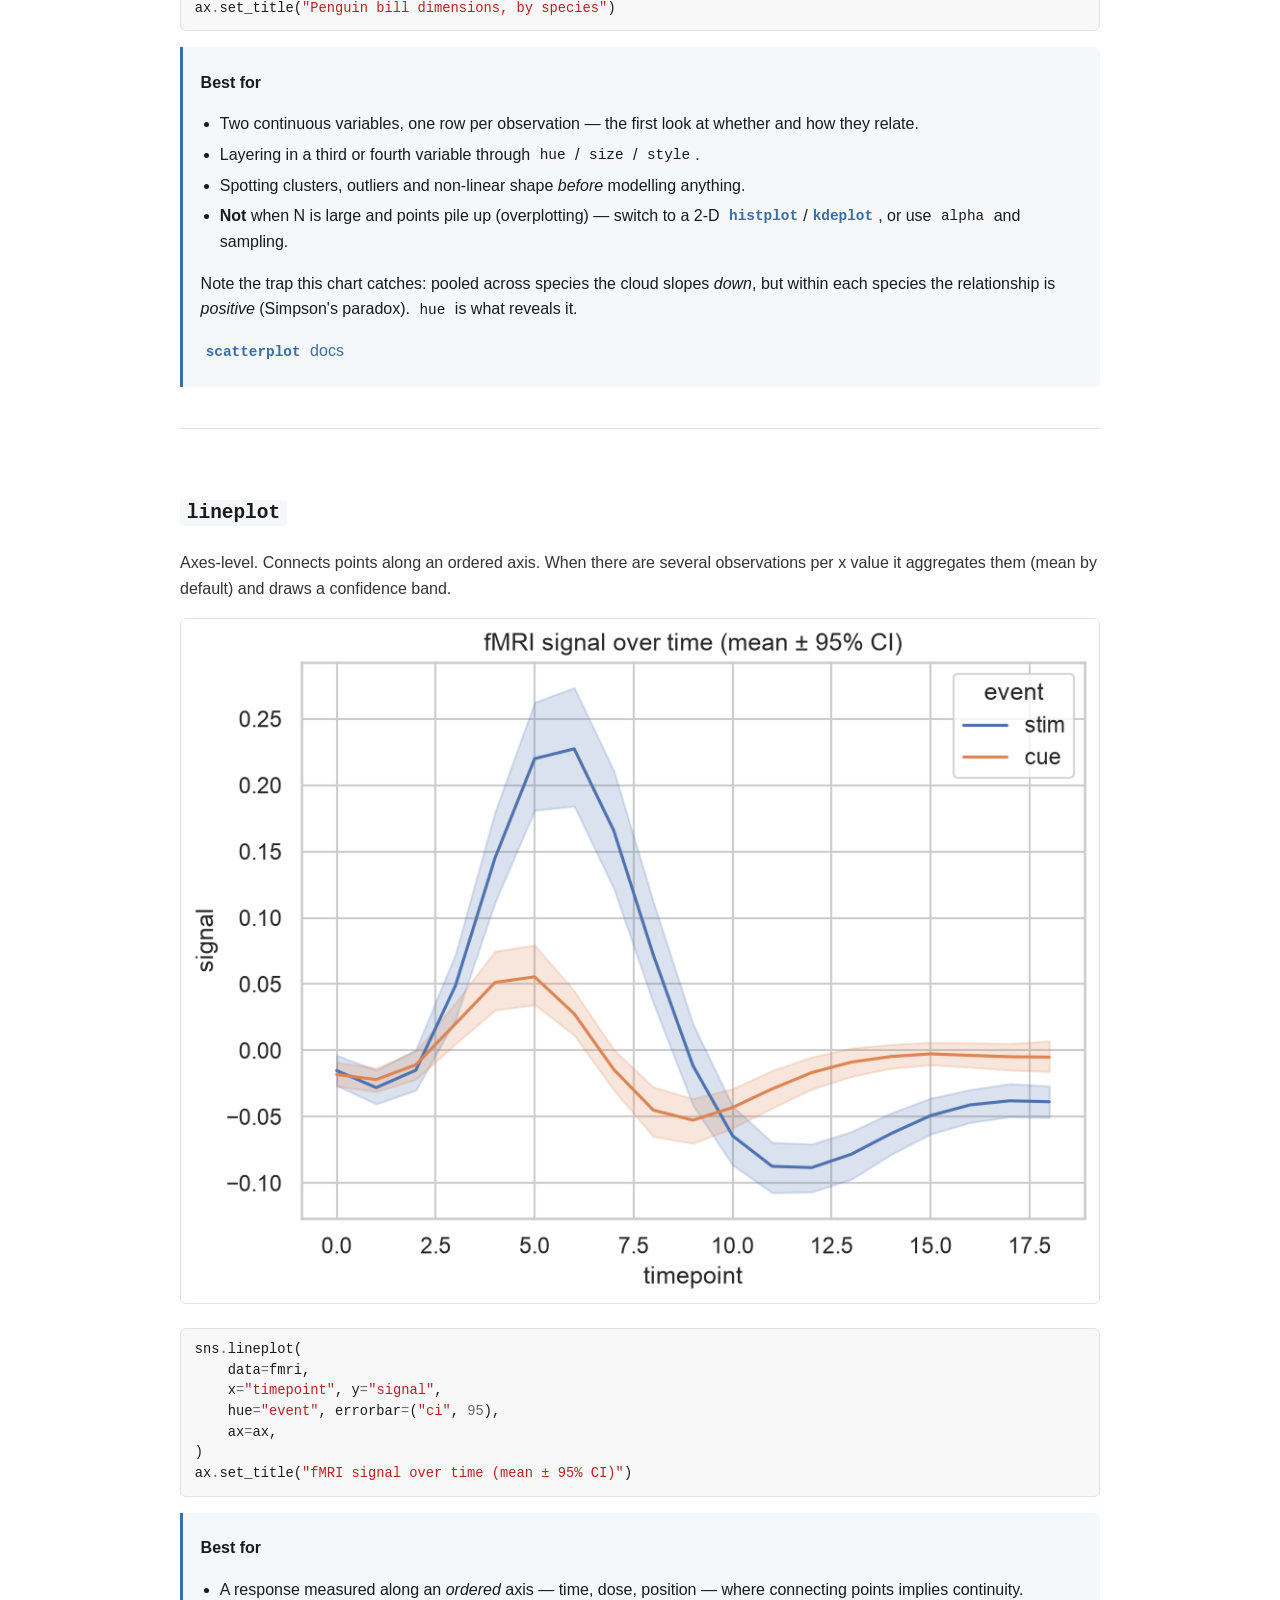
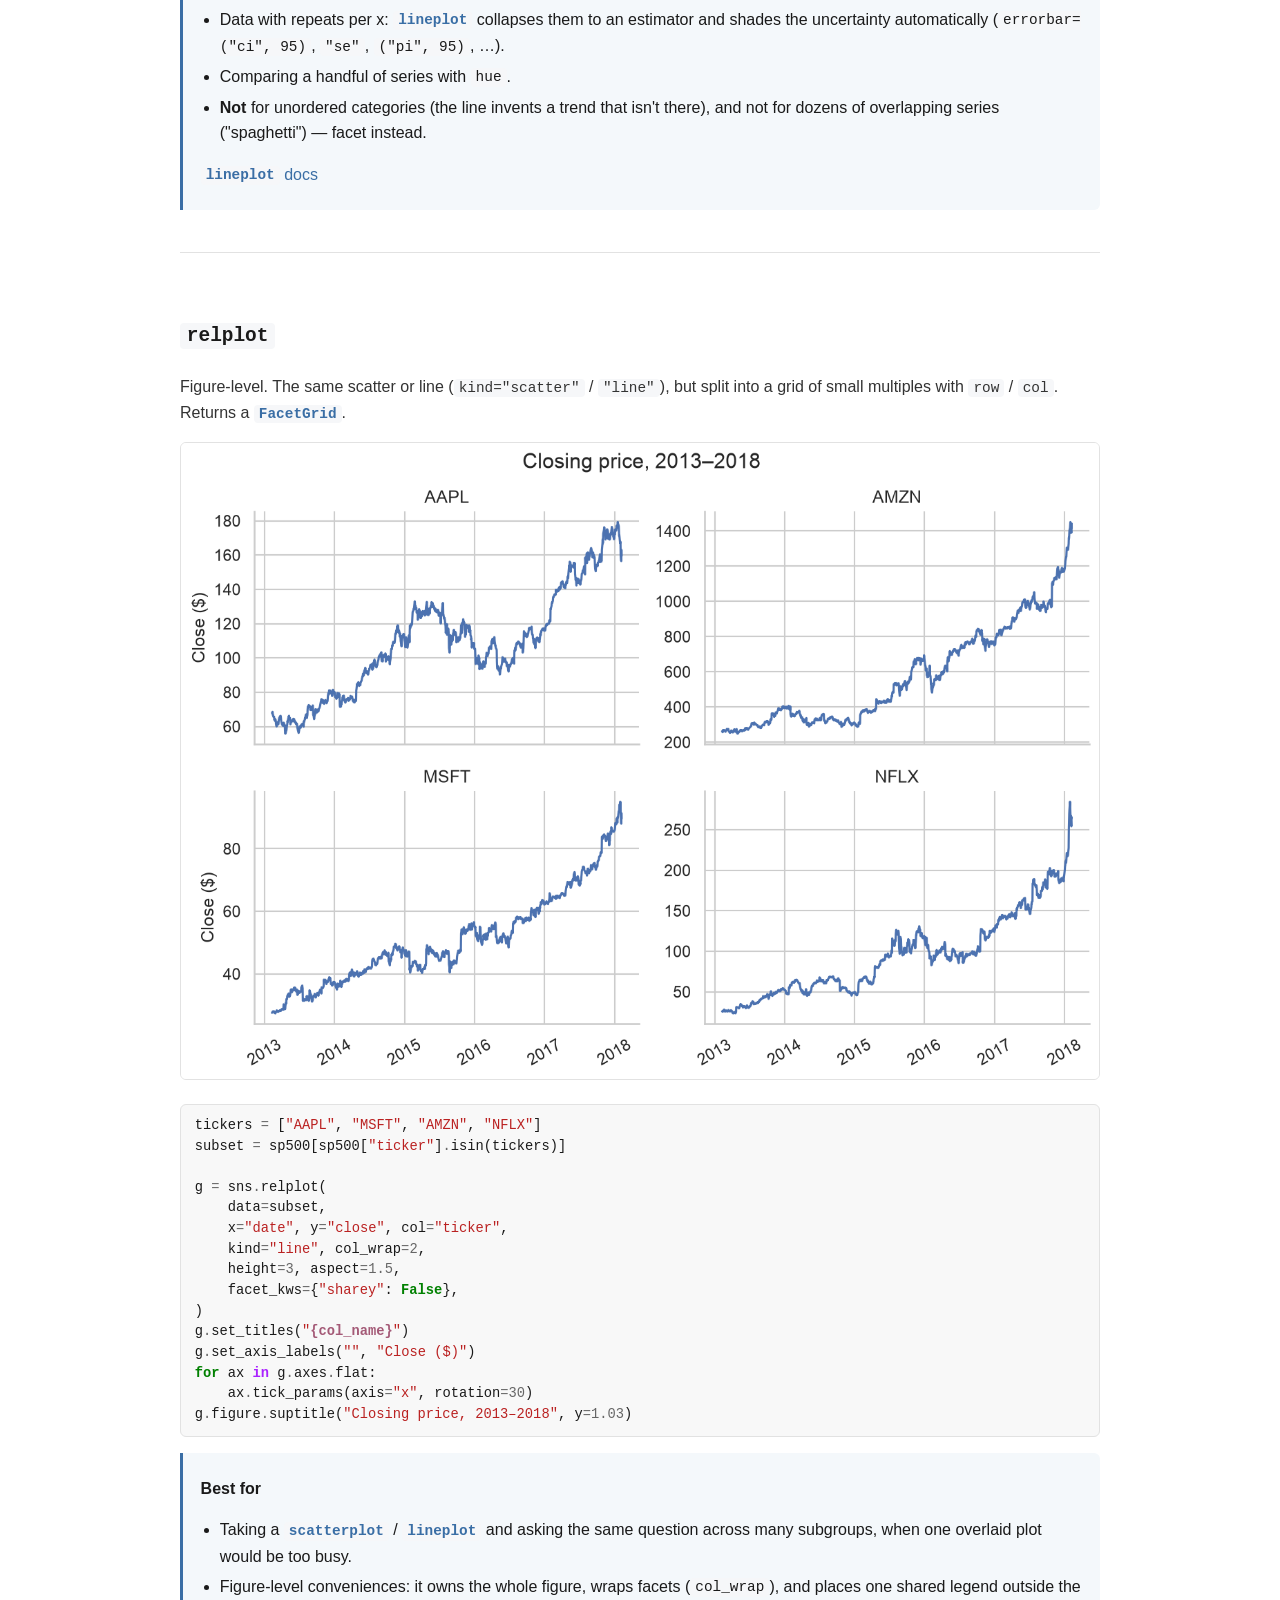
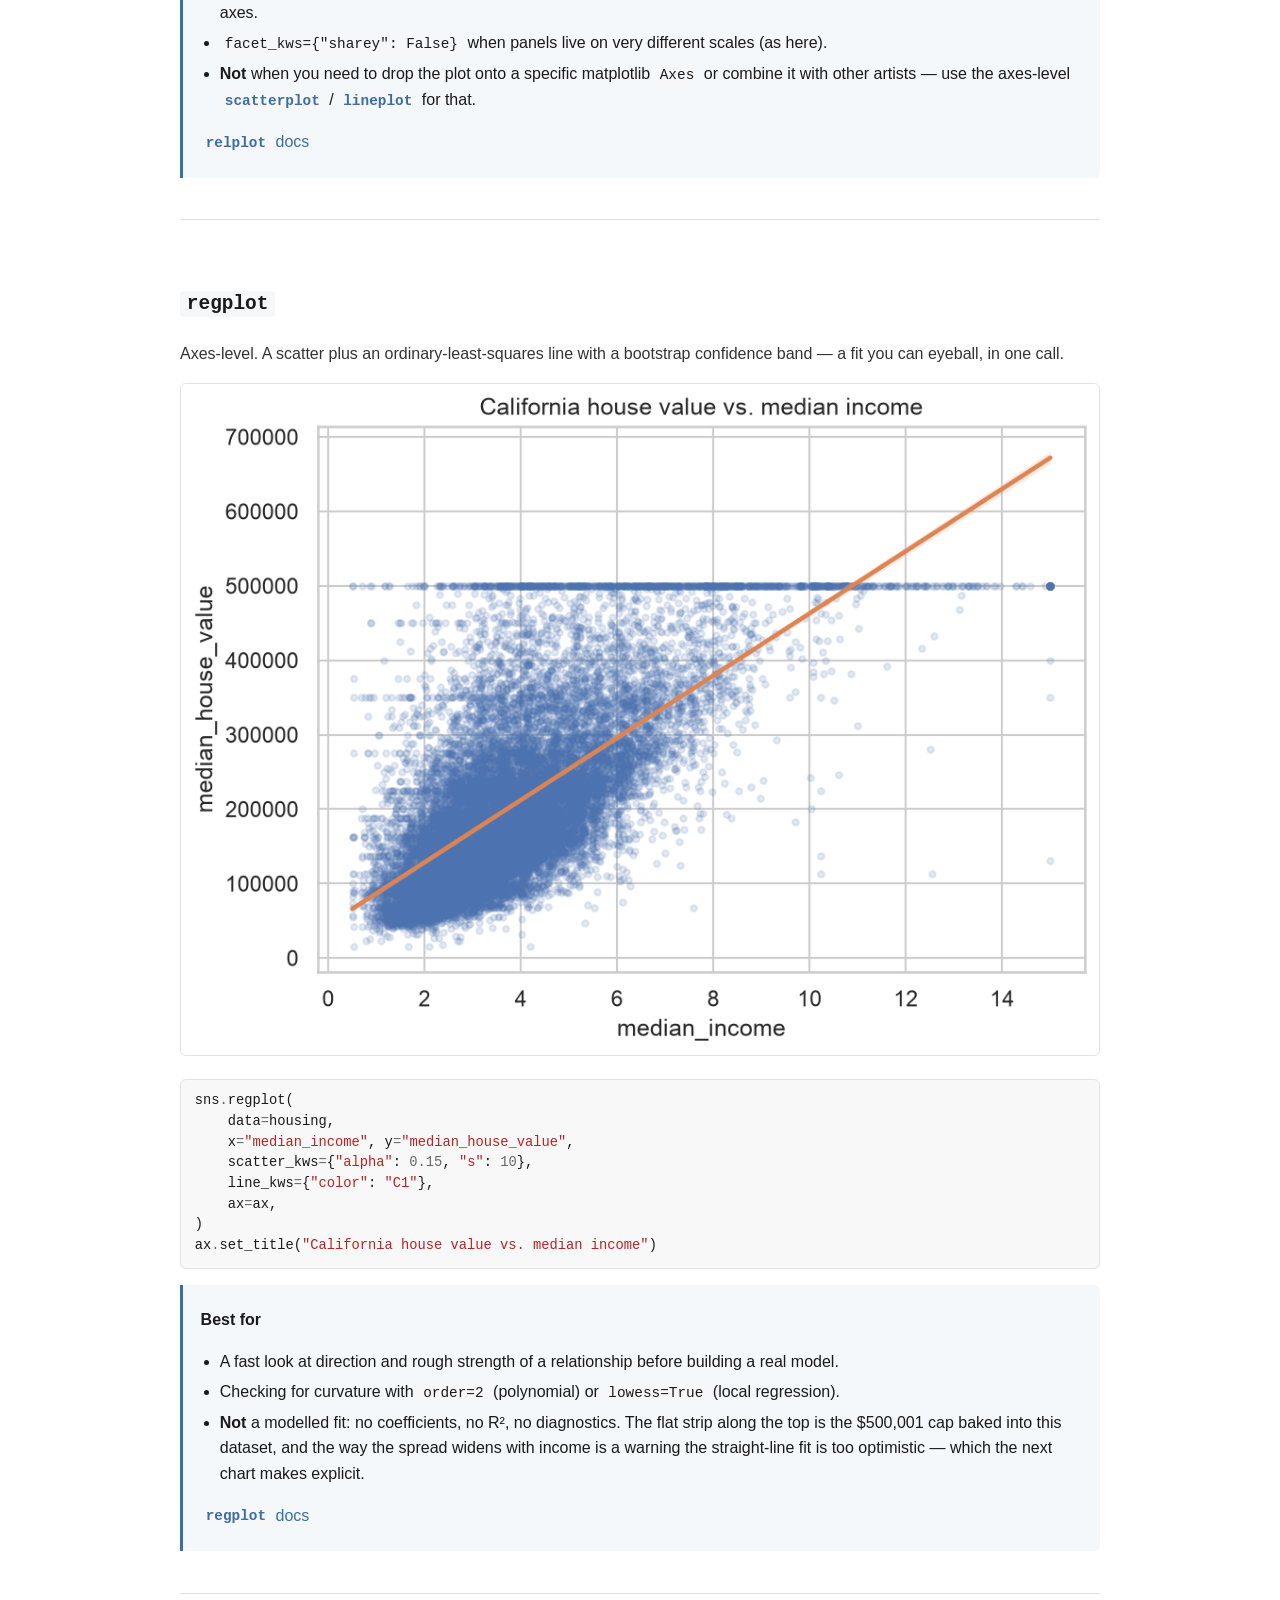
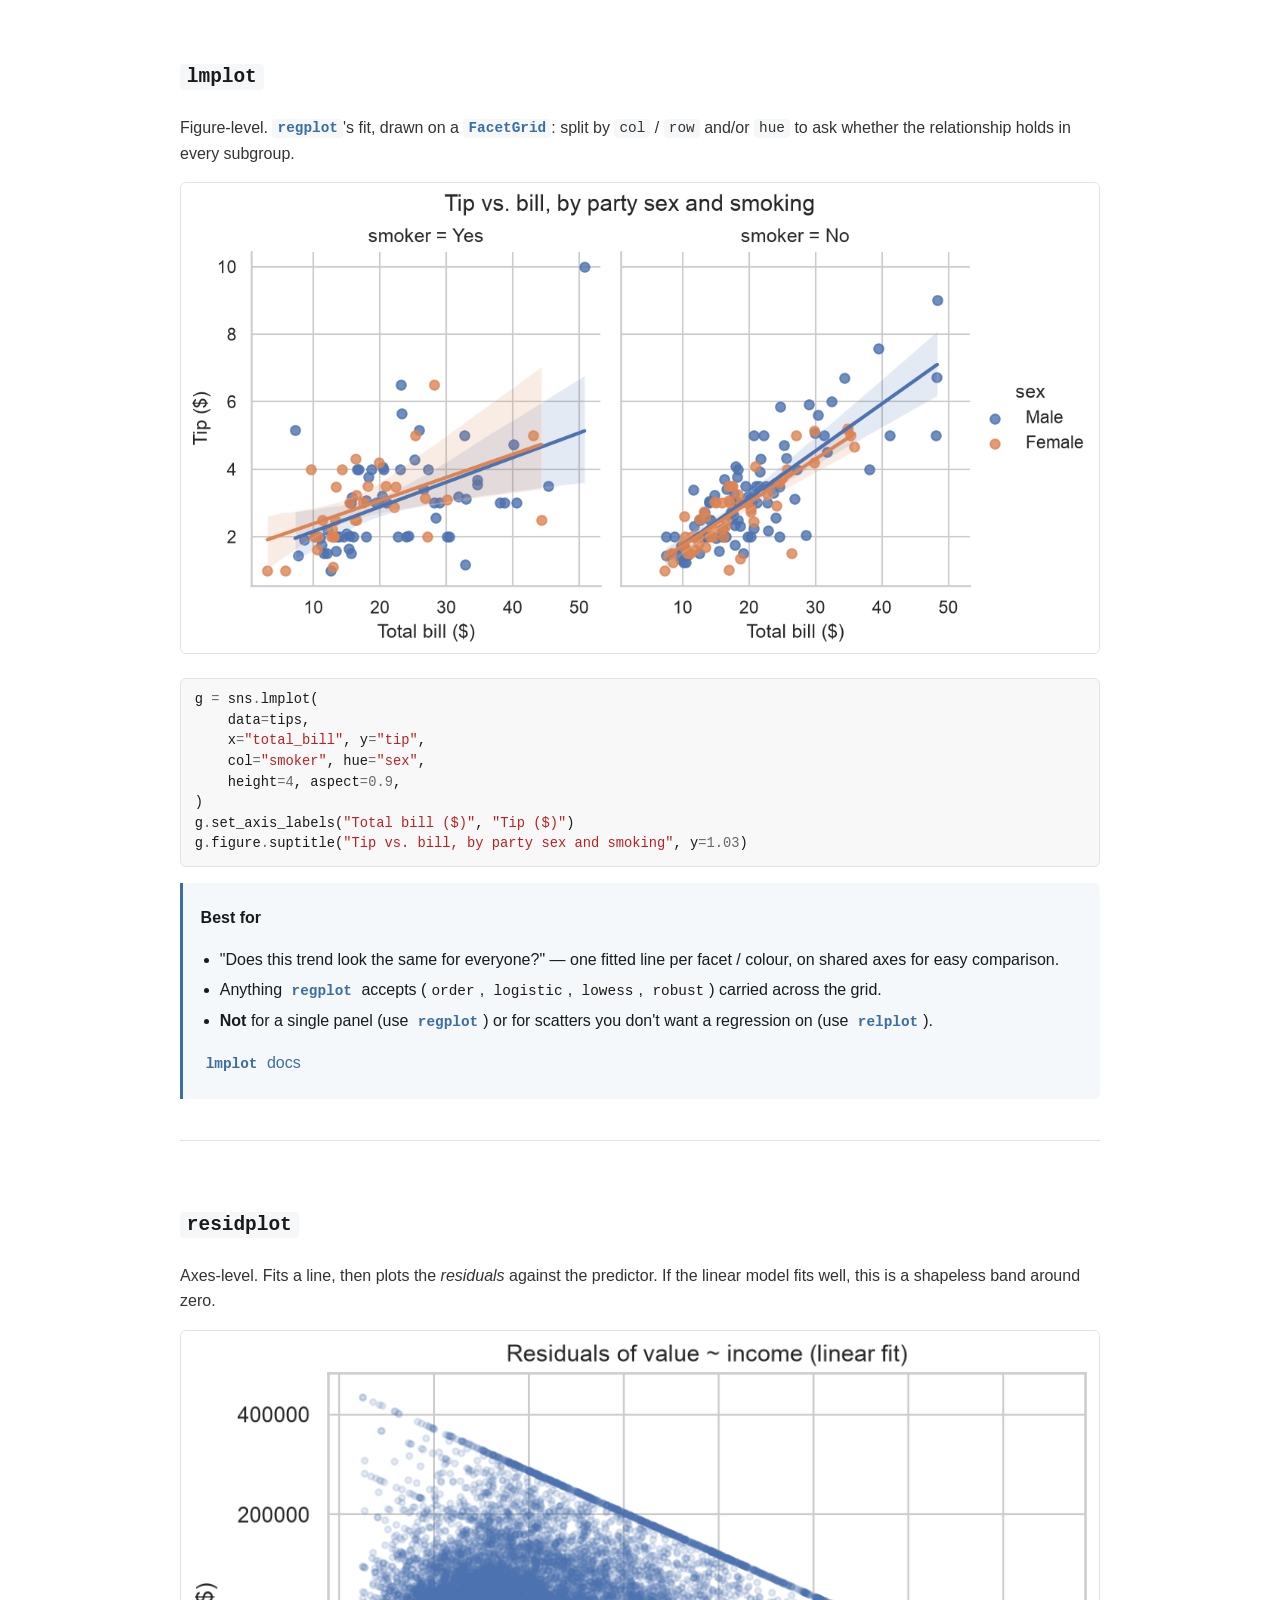
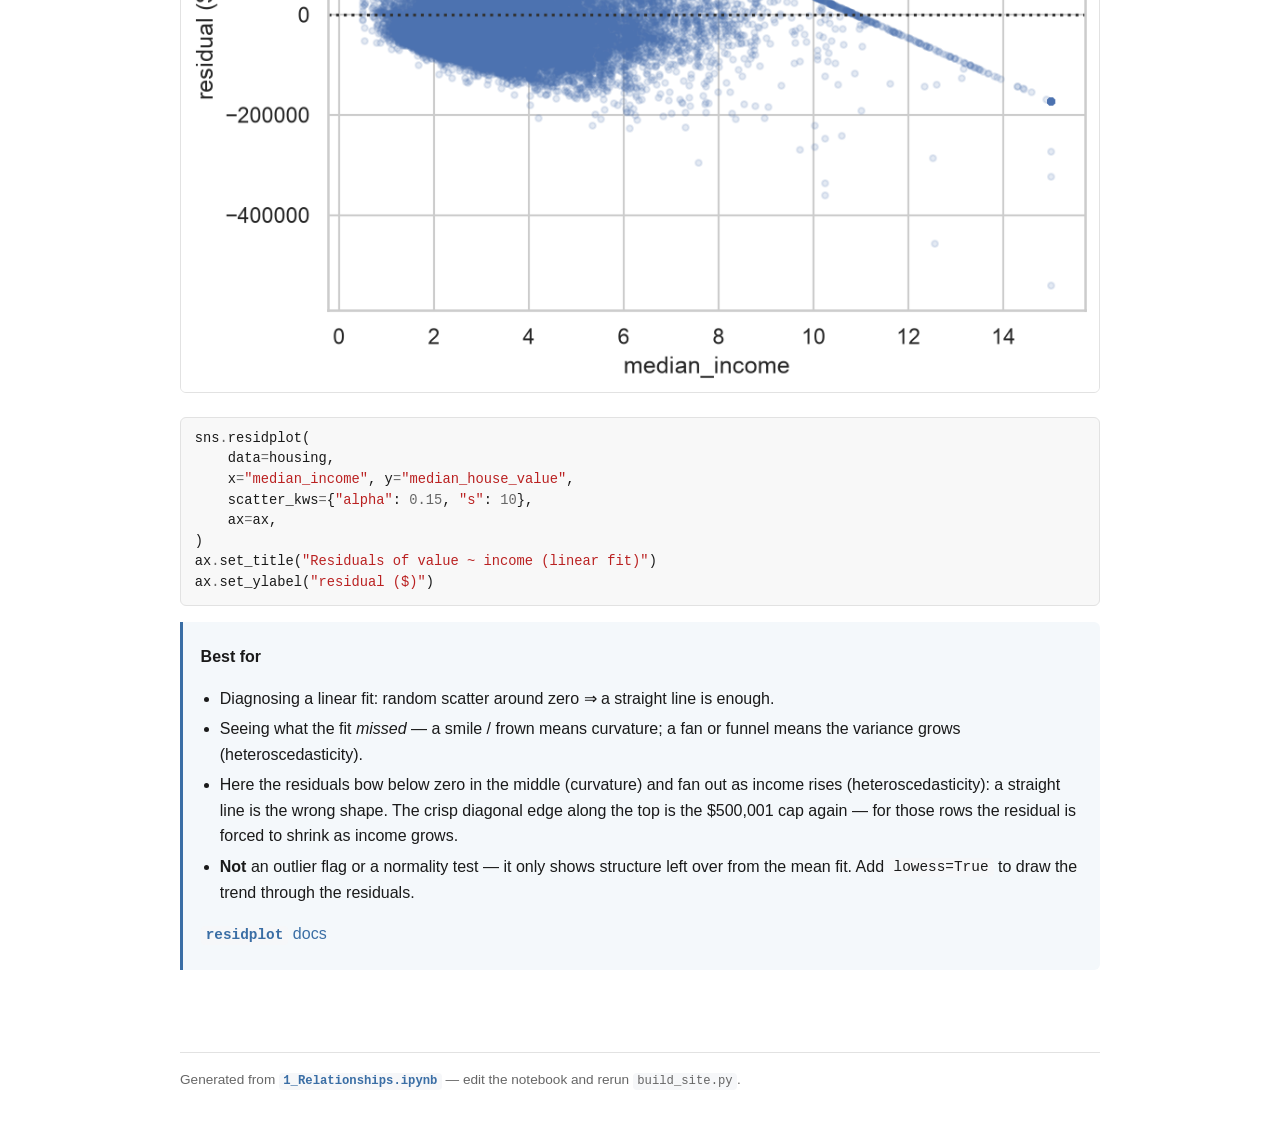
==== commit 901bc2d7: "Site: auto-link chart names in descriptions and Best-for notes build_site.py now cross-links every c" ====
--- a/docs/1-relationships.html
+++ b/docs/1-relationships.html
@@ -54,7 +54,7 @@
 <li>Two continuous variables, one row per observation — the first look at whether and how they relate.</li>
 <li>Layering in a third or fourth variable through <code>hue</code> / <code>size</code> / <code>style</code>.</li>
 <li>Spotting clusters, outliers and non-linear shape <em>before</em> modelling anything.</li>
-<li><strong>Not</strong> when N is large and points pile up (overplotting) — switch to a 2-D <code>histplot</code>/<code>kdeplot</code>, or use <code>alpha</code> and sampling.</li>
+<li><strong>Not</strong> when N is large and points pile up (overplotting) — switch to a 2-D <a href="2-distributions.html#histplot"><code>histplot</code></a>/<a href="2-distributions.html#kdeplot"><code>kdeplot</code></a>, or use <code>alpha</code> and sampling.</li>
 </ul>
 <p>Note the trap this chart catches: pooled across species the cloud slopes <em>down</em>, but
 within each species the relationship is <em>positive</em> (Simpson's paradox). <code>hue</code> is what
@@ -75,14 +75,14 @@
 </div><div class="bestfor"><p><strong>Best for</strong></p>
 <ul>
 <li>A response measured along an <em>ordered</em> axis — time, dose, position — where connecting points implies continuity.</li>
-<li>Data with repeats per x: <code>lineplot</code> collapses them to an estimator and shades the uncertainty automatically (<code>errorbar=(&quot;ci&quot;, 95)</code>, <code>&quot;se&quot;</code>, <code>(&quot;pi&quot;, 95)</code>, …).</li>
+<li>Data with repeats per x: <a href="#lineplot"><code>lineplot</code></a> collapses them to an estimator and shades the uncertainty automatically (<code>errorbar=(&quot;ci&quot;, 95)</code>, <code>&quot;se&quot;</code>, <code>(&quot;pi&quot;, 95)</code>, …).</li>
 <li>Comparing a handful of series with <code>hue</code>.</li>
 <li><strong>Not</strong> for unordered categories (the line invents a trend that isn't there), and not for dozens of overlapping series (&quot;spaghetti&quot;) — facet instead.</li>
 </ul>
 <p><a href="https://seaborn.pydata.org/generated/seaborn.lineplot.html"><code>lineplot</code> docs</a></p>
 </div></section><section class="chart" id="relplot"><h2><a href="#relplot"><code>relplot</code></p>
 </a></h2><div class="desc"><p>Figure-level. The same scatter or line (<code>kind=&quot;scatter&quot;</code> / <code>&quot;line&quot;</code>), but split
-into a grid of small multiples with <code>row</code> / <code>col</code>. Returns a <code>FacetGrid</code>.</p>
+into a grid of small multiples with <code>row</code> / <code>col</code>. Returns a <a href="5-multiples-and-grids.html#facetgrid"><code>FacetGrid</code></a>.</p>
 </div><figure><img loading="lazy" src="assets/full/1_relplot.png" alt="relplot"></figure><div class="code"><div class="highlight"><pre><span></span><span class="n">tickers</span> <span class="o">=</span> <span class="p">[</span><span class="s2">"AAPL"</span><span class="p">,</span> <span class="s2">"MSFT"</span><span class="p">,</span> <span class="s2">"AMZN"</span><span class="p">,</span> <span class="s2">"NFLX"</span><span class="p">]</span>
 <span class="n">subset</span> <span class="o">=</span> <span class="n">sp500</span><span class="p">[</span><span class="n">sp500</span><span class="p">[</span><span class="s2">"ticker"</span><span class="p">]</span><span class="o">.</span><span class="n">isin</span><span class="p">(</span><span class="n">tickers</span><span class="p">)]</span>
 
@@ -101,10 +101,10 @@
 </pre></div>
 </div><div class="bestfor"><p><strong>Best for</strong></p>
 <ul>
-<li>Taking a <code>scatterplot</code> / <code>lineplot</code> and asking the same question across many subgroups, when one overlaid plot would be too busy.</li>
+<li>Taking a <a href="#scatterplot"><code>scatterplot</code></a> / <a href="#lineplot"><code>lineplot</code></a> and asking the same question across many subgroups, when one overlaid plot would be too busy.</li>
 <li>Figure-level conveniences: it owns the whole figure, wraps facets (<code>col_wrap</code>), and places one shared legend outside the axes.</li>
 <li><code>facet_kws={&quot;sharey&quot;: False}</code> when panels live on very different scales (as here).</li>
-<li><strong>Not</strong> when you need to drop the plot onto a specific matplotlib <code>Axes</code> or combine it with other artists — use the axes-level <code>scatterplot</code> / <code>lineplot</code> for that.</li>
+<li><strong>Not</strong> when you need to drop the plot onto a specific matplotlib <code>Axes</code> or combine it with other artists — use the axes-level <a href="#scatterplot"><code>scatterplot</code></a> / <a href="#lineplot"><code>lineplot</code></a> for that.</li>
 </ul>
 <p><a href="https://seaborn.pydata.org/generated/seaborn.relplot.html"><code>relplot</code> docs</a></p>
 </div></section><section class="chart" id="regplot"><h2><a href="#regplot"><code>regplot</code></p>
@@ -127,7 +127,7 @@
 </ul>
 <p><a href="https://seaborn.pydata.org/generated/seaborn.regplot.html"><code>regplot</code> docs</a></p>
 </div></section><section class="chart" id="lmplot"><h2><a href="#lmplot"><code>lmplot</code></p>
-</a></h2><div class="desc"><p>Figure-level. <code>regplot</code>'s fit, drawn on a <code>FacetGrid</code>: split by <code>col</code> / <code>row</code>
+</a></h2><div class="desc"><p>Figure-level. <a href="#regplot"><code>regplot</code></a>'s fit, drawn on a <a href="5-multiples-and-grids.html#facetgrid"><code>FacetGrid</code></a>: split by <code>col</code> / <code>row</code>
 and/or <code>hue</code> to ask whether the relationship holds in every subgroup.</p>
 </div><figure><img loading="lazy" src="assets/full/1_lmplot.png" alt="lmplot"></figure><div class="code"><div class="highlight"><pre><span></span><span class="n">g</span> <span class="o">=</span> <span class="n">sns</span><span class="o">.</span><span class="n">lmplot</span><span class="p">(</span>
     <span class="n">data</span><span class="o">=</span><span class="n">tips</span><span class="p">,</span>
@@ -141,8 +141,8 @@
 </div><div class="bestfor"><p><strong>Best for</strong></p>
 <ul>
 <li>&quot;Does this trend look the same for everyone?&quot; — one fitted line per facet / colour, on shared axes for easy comparison.</li>
-<li>Anything <code>regplot</code> accepts (<code>order</code>, <code>logistic</code>, <code>lowess</code>, <code>robust</code>) carried across the grid.</li>
-<li><strong>Not</strong> for a single panel (use <code>regplot</code>) or for scatters you don't want a regression on (use <code>relplot</code>).</li>
+<li>Anything <a href="#regplot"><code>regplot</code></a> accepts (<code>order</code>, <code>logistic</code>, <code>lowess</code>, <code>robust</code>) carried across the grid.</li>
+<li><strong>Not</strong> for a single panel (use <a href="#regplot"><code>regplot</code></a>) or for scatters you don't want a regression on (use <a href="#relplot"><code>relplot</code></a>).</li>
 </ul>
 <p><a href="https://seaborn.pydata.org/generated/seaborn.lmplot.html"><code>lmplot</code> docs</a></p>
 </div></section><section class="chart" id="residplot"><h2><a href="#residplot"><code>residplot</code></p>
--- a/docs/assets/style.css
+++ b/docs/assets/style.css
@@ -11,6 +11,7 @@
 h2{font-size:1.35rem;margin:1.8em 0 .4em}
 h3{font-size:1.05rem}
 code{background:var(--soft);padding:.1em .35em;border-radius:4px;font-size:.9em}
+a code{font-weight:600}
 pre{margin:0}
 table{border-collapse:collapse;width:100%;margin:1em 0;font-size:.92rem}
 th,td{border:1px solid var(--line);padding:.4em .6em;text-align:left;vertical-align:top}
@@ -43,7 +44,6 @@
 .method{color:var(--muted);font-size:.92rem}
 .imports{margin:1em 0}
 .imports summary{cursor:pointer;color:var(--accent);font-size:.9rem}
-.grouppage table td a{font-weight:600}
 
 .chart{border-bottom:1px solid var(--line);padding:1.6em 0}
 .chart:last-of-type{border-bottom:none}
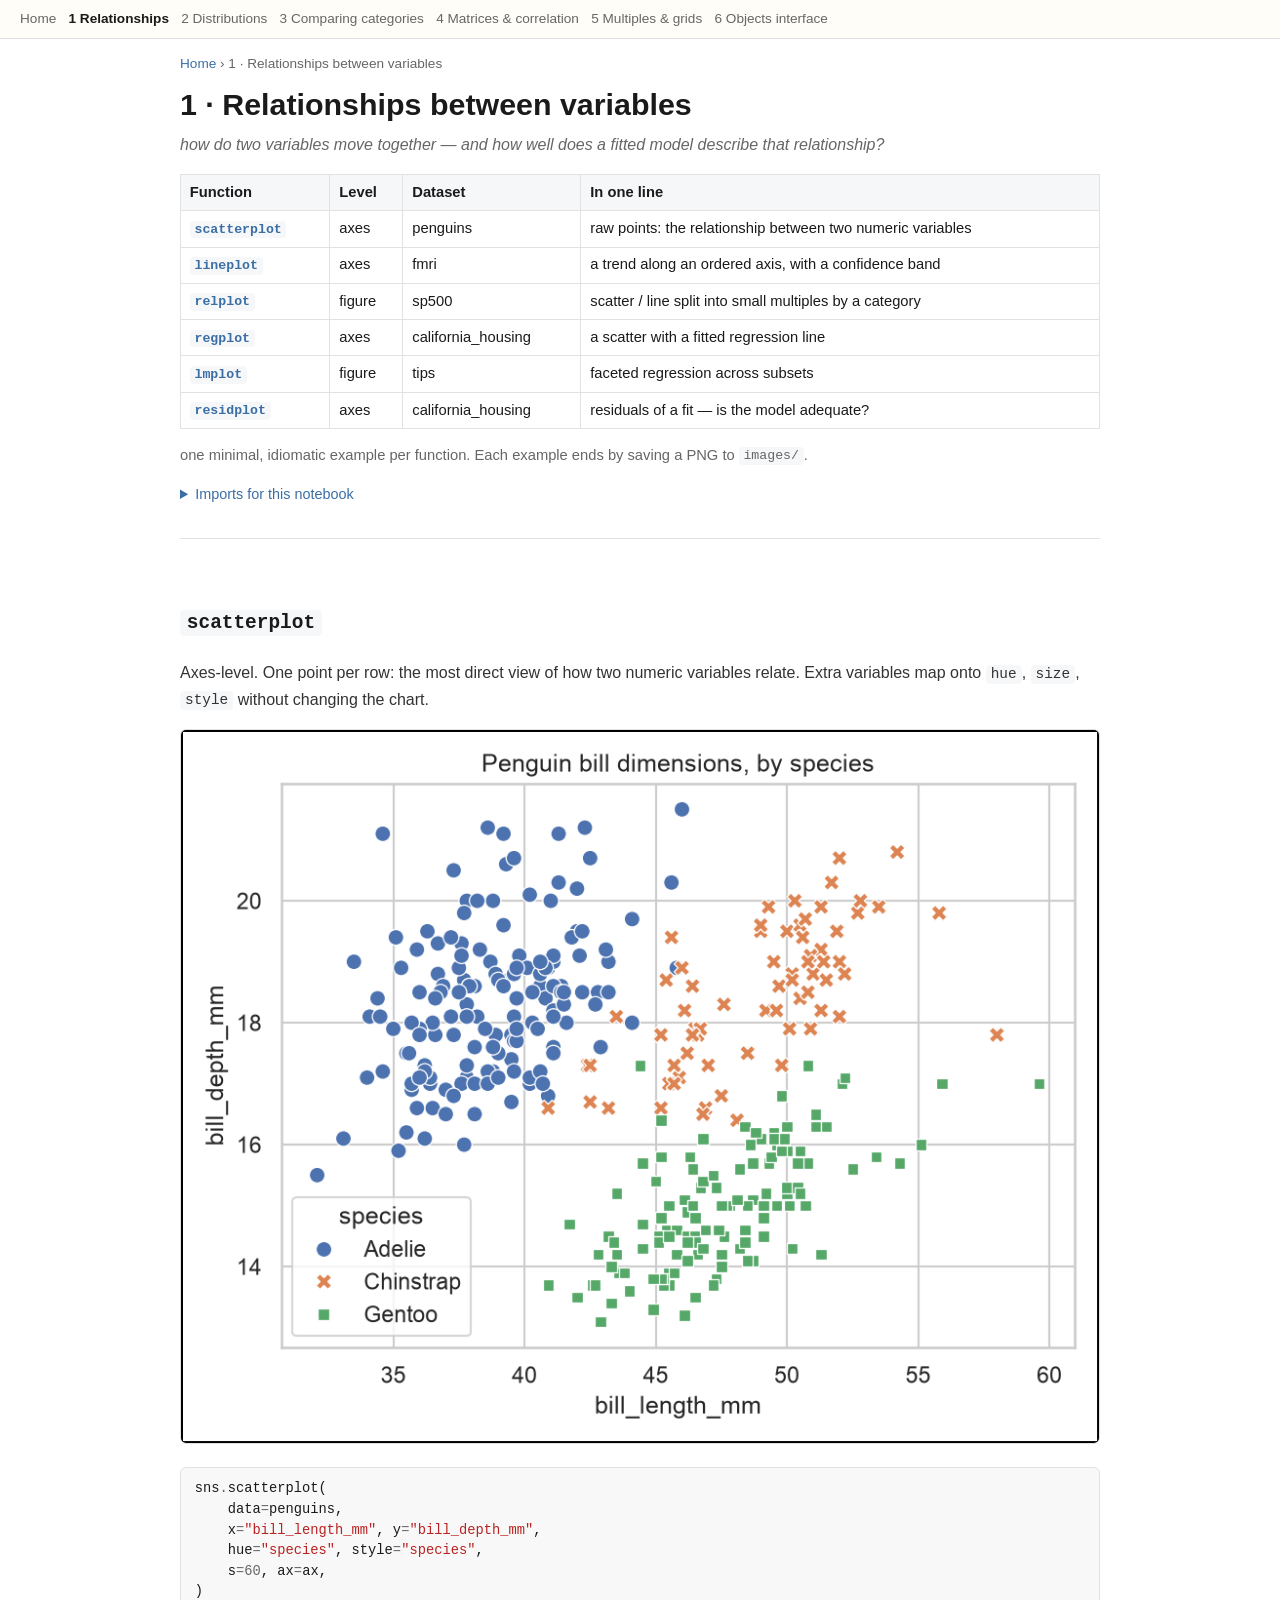
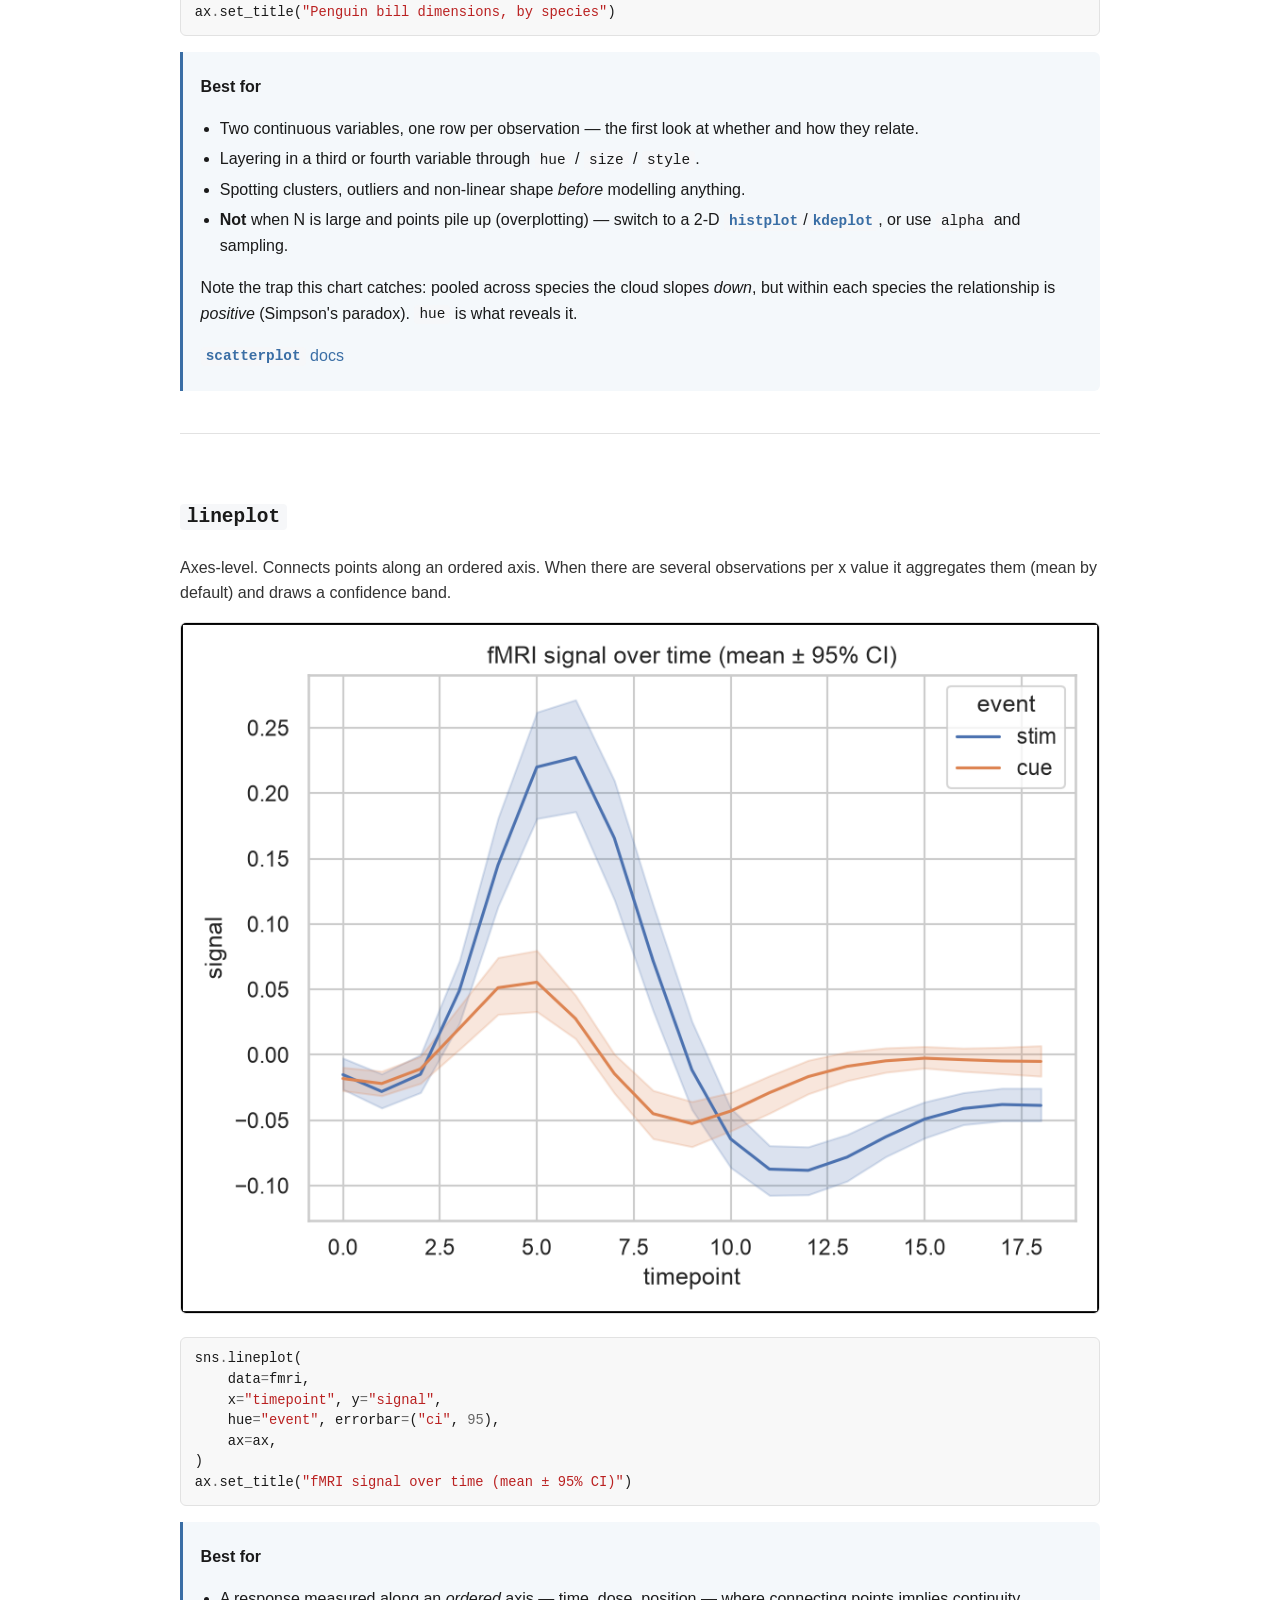
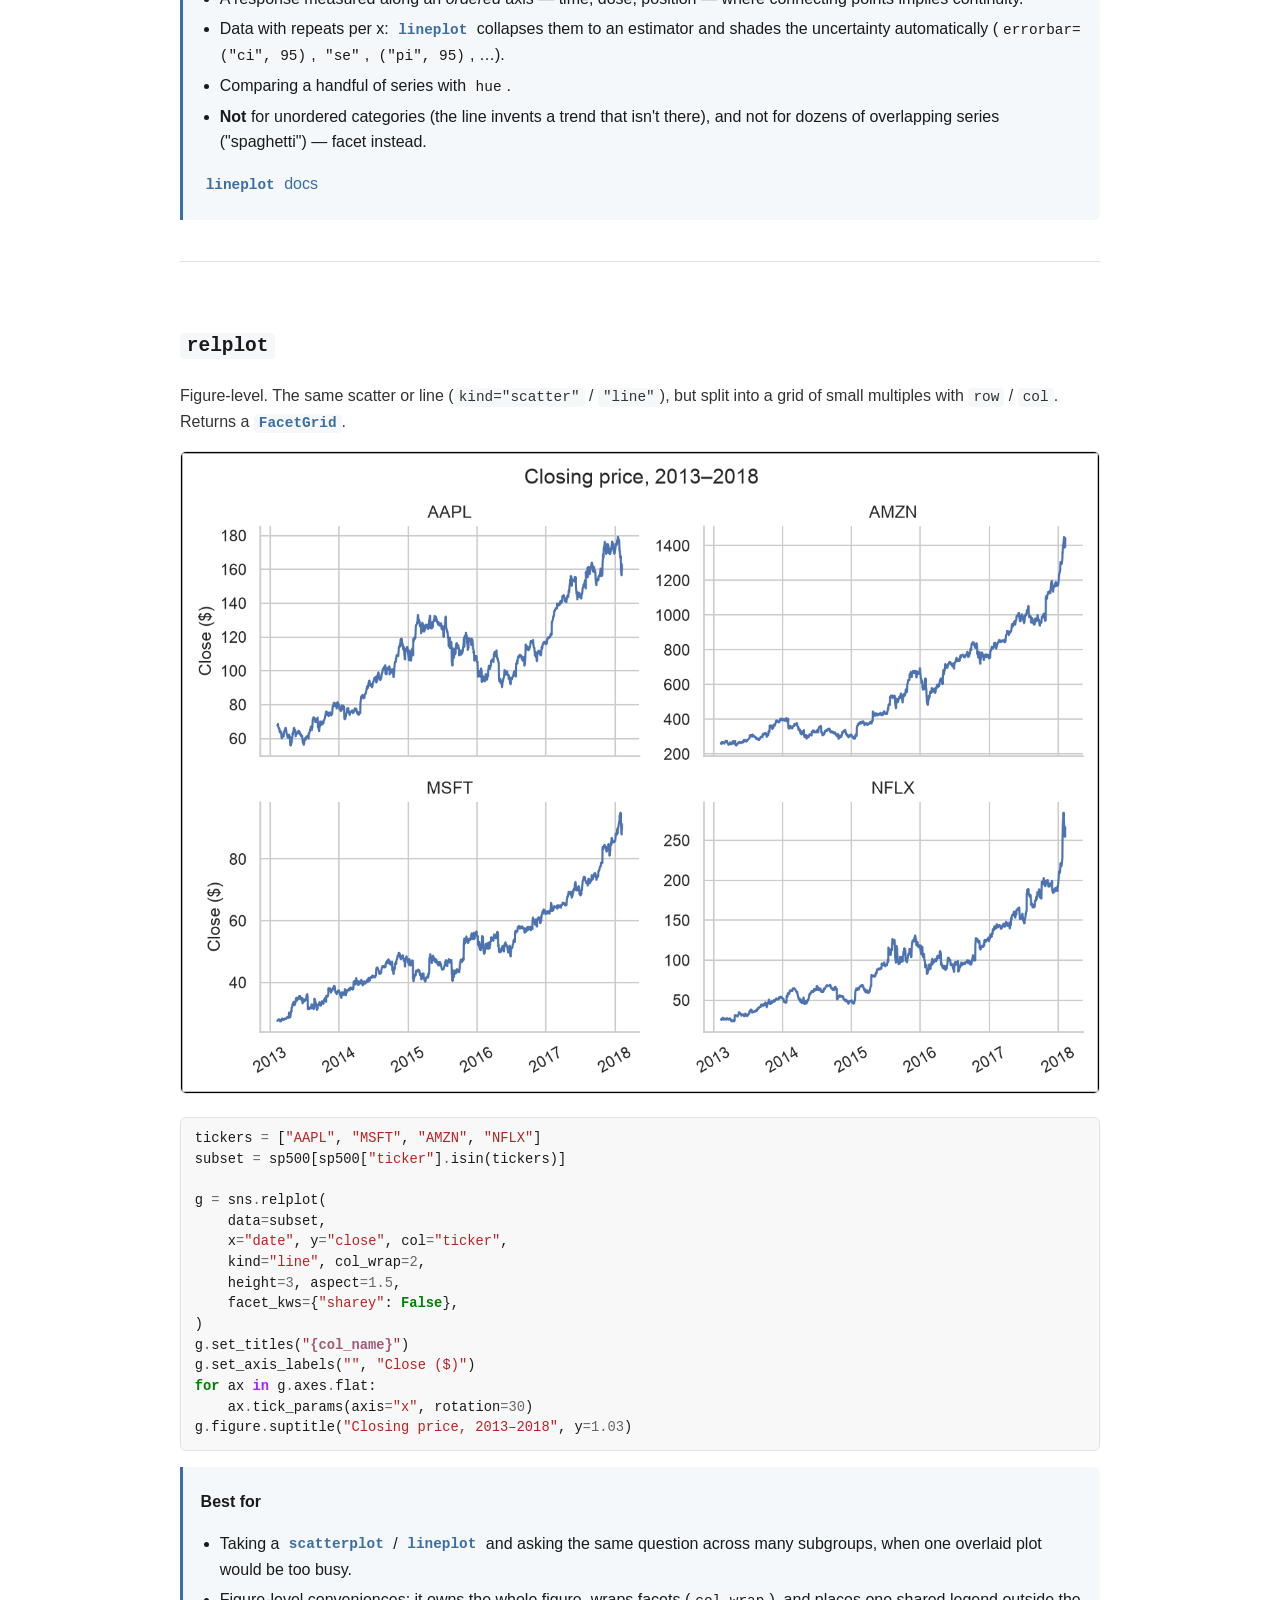
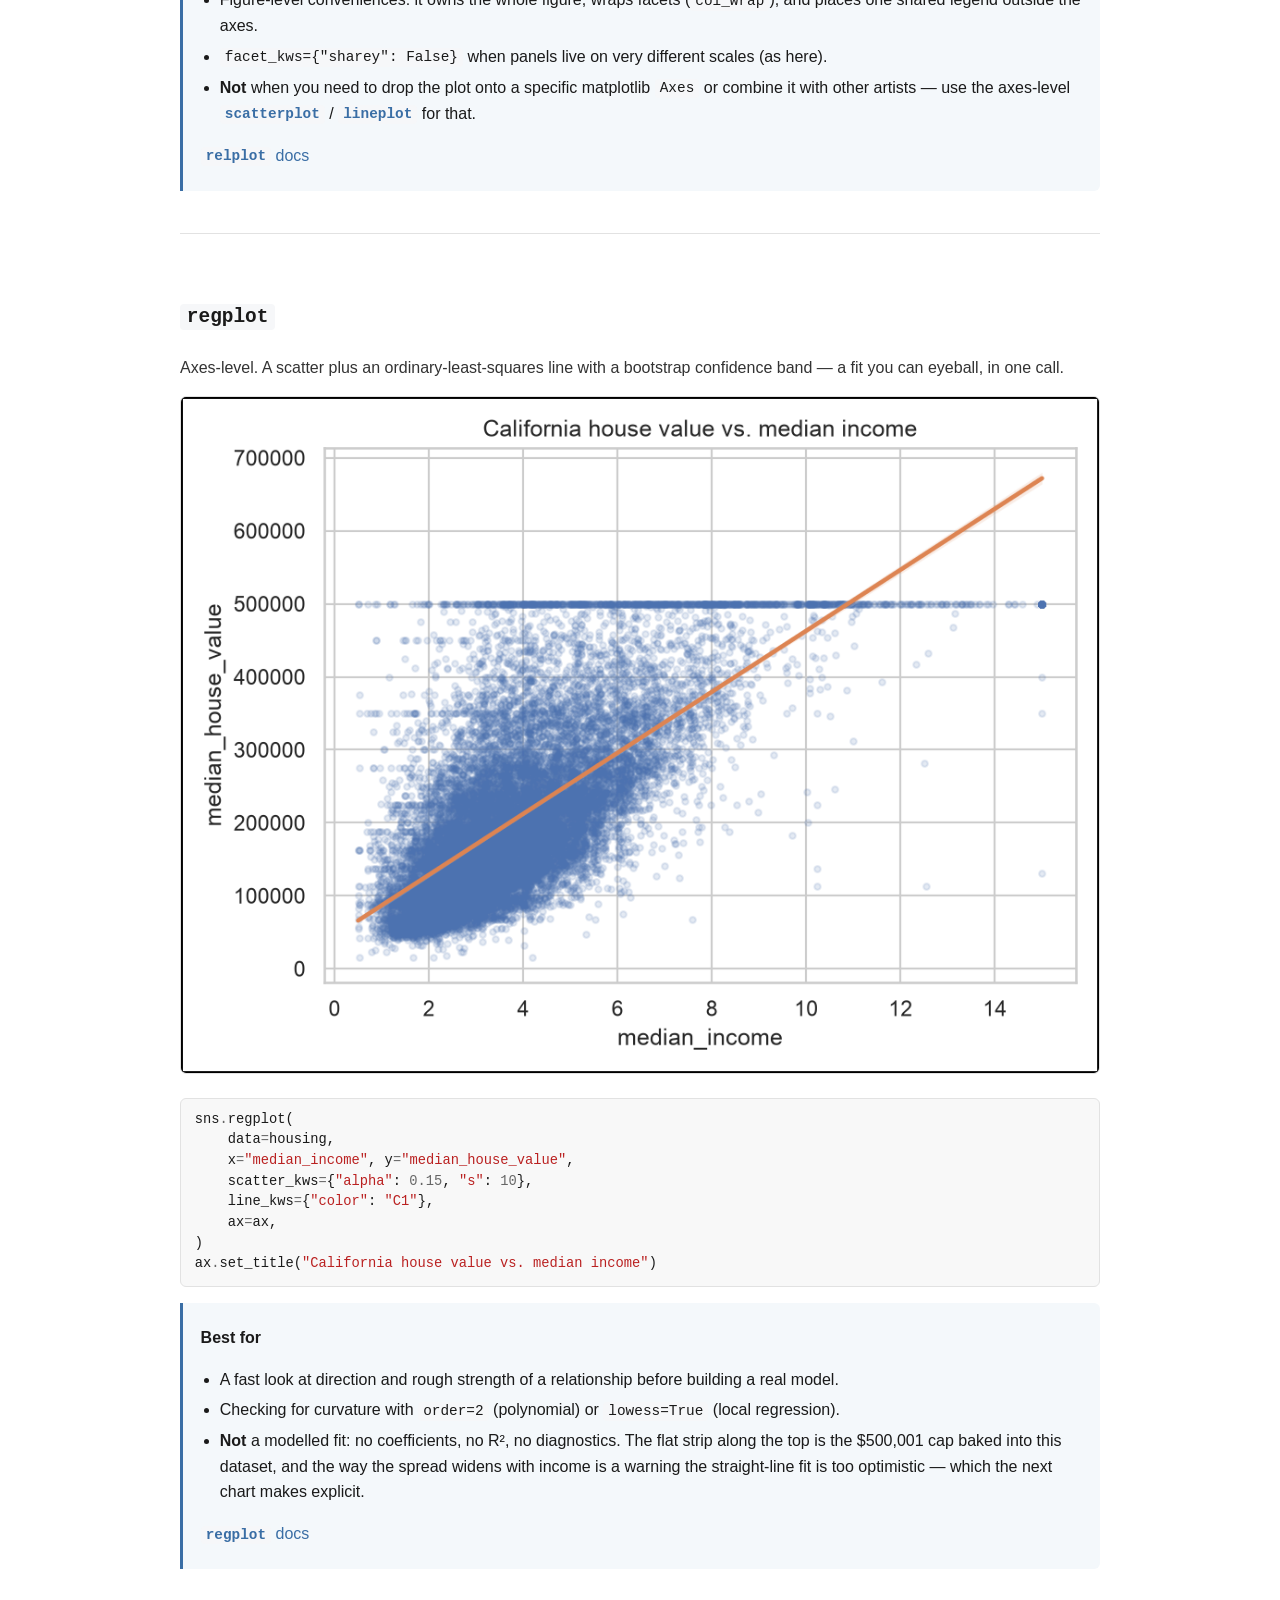
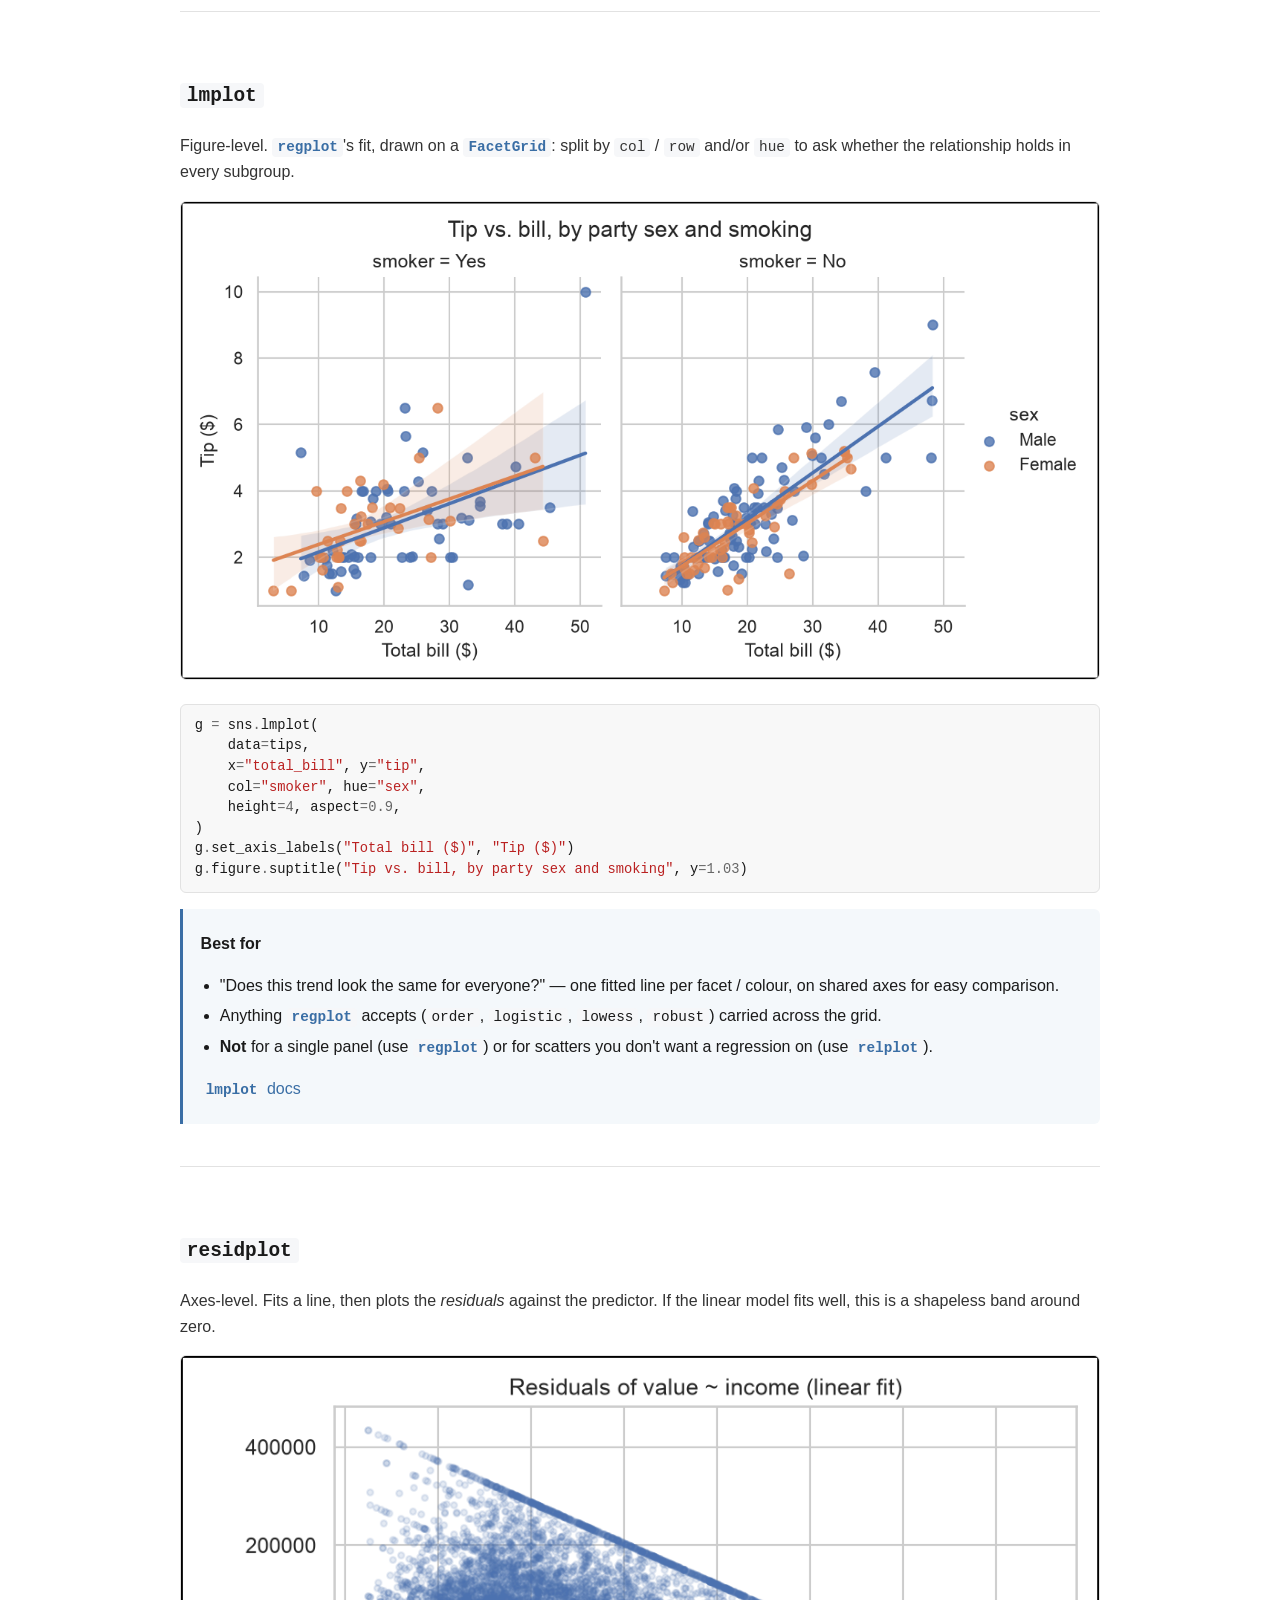
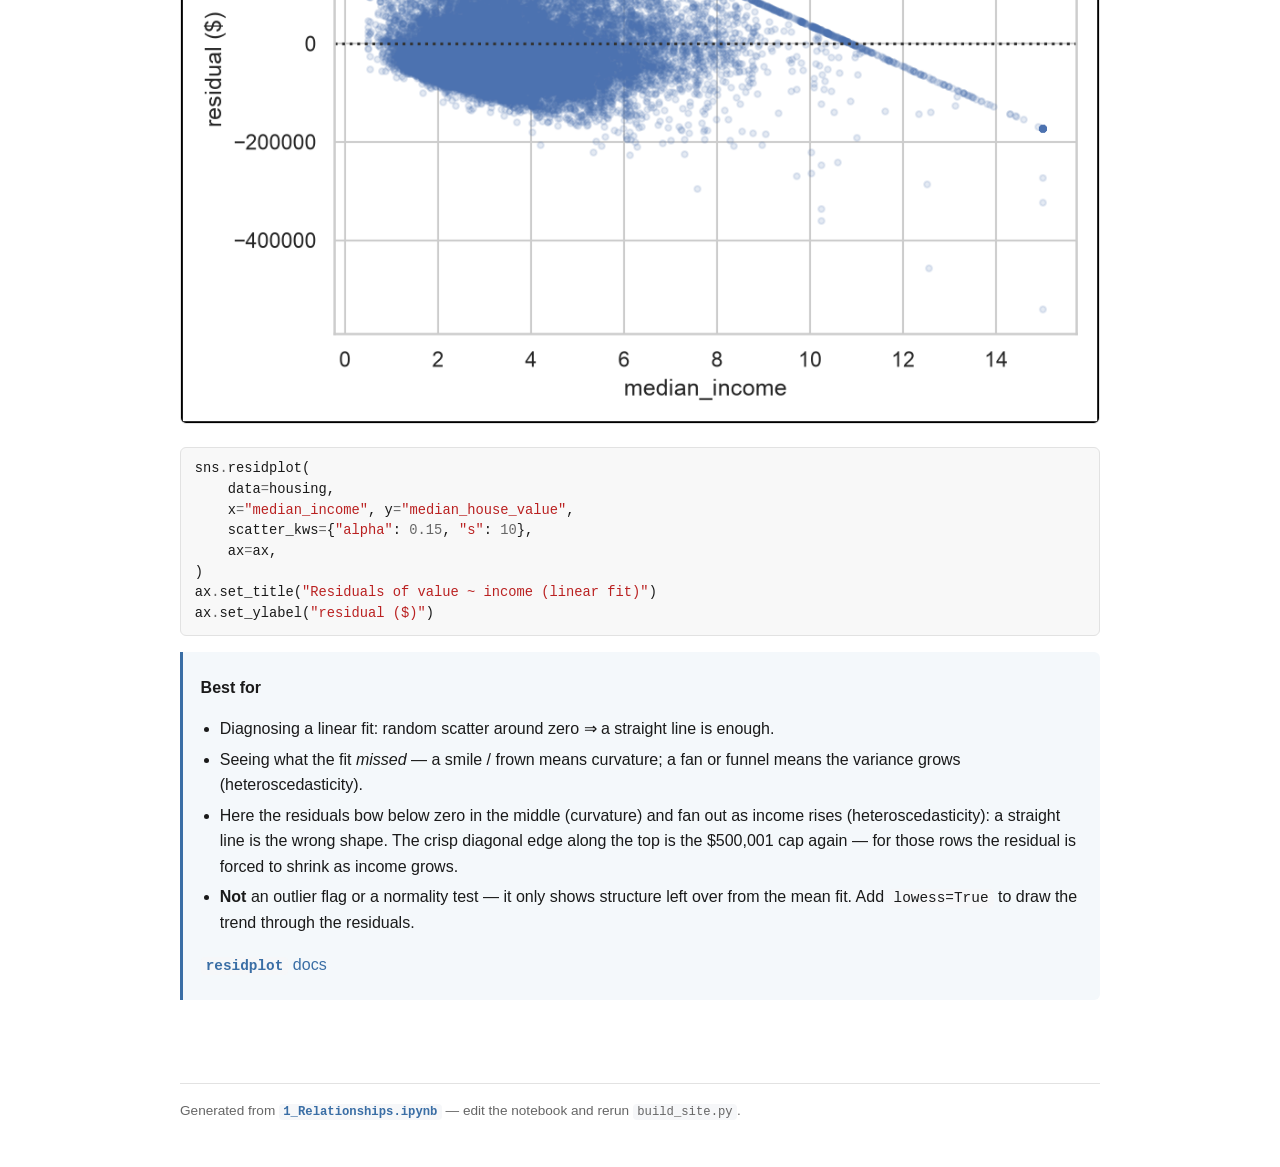
==== commit 9459572c: "Add a thin black frame around every chart (chart_style.py); re-run notebooks and rebuild site, text " ====
--- a/docs/1-relationships.html
+++ b/docs/1-relationships.html
@@ -23,6 +23,7 @@
 <span class="kn">import</span><span class="w"> </span><span class="nn">seaborn</span><span class="w"> </span><span class="k">as</span><span class="w"> </span><span class="nn">sns</span>
 
 <span class="kn">from</span><span class="w"> </span><span class="nn">load_data</span><span class="w"> </span><span class="kn">import</span> <span class="n">load_data</span>
+<span class="kn">import</span><span class="w"> </span><span class="nn">chart_style</span>  <span class="c1"># thin black frame around every chart image</span>
 
 <span class="c1"># House style for the whole notebook. Kept deliberately light: this project is</span>
 <span class="c1"># about *which* chart to use, not fine visual polish.</span>
